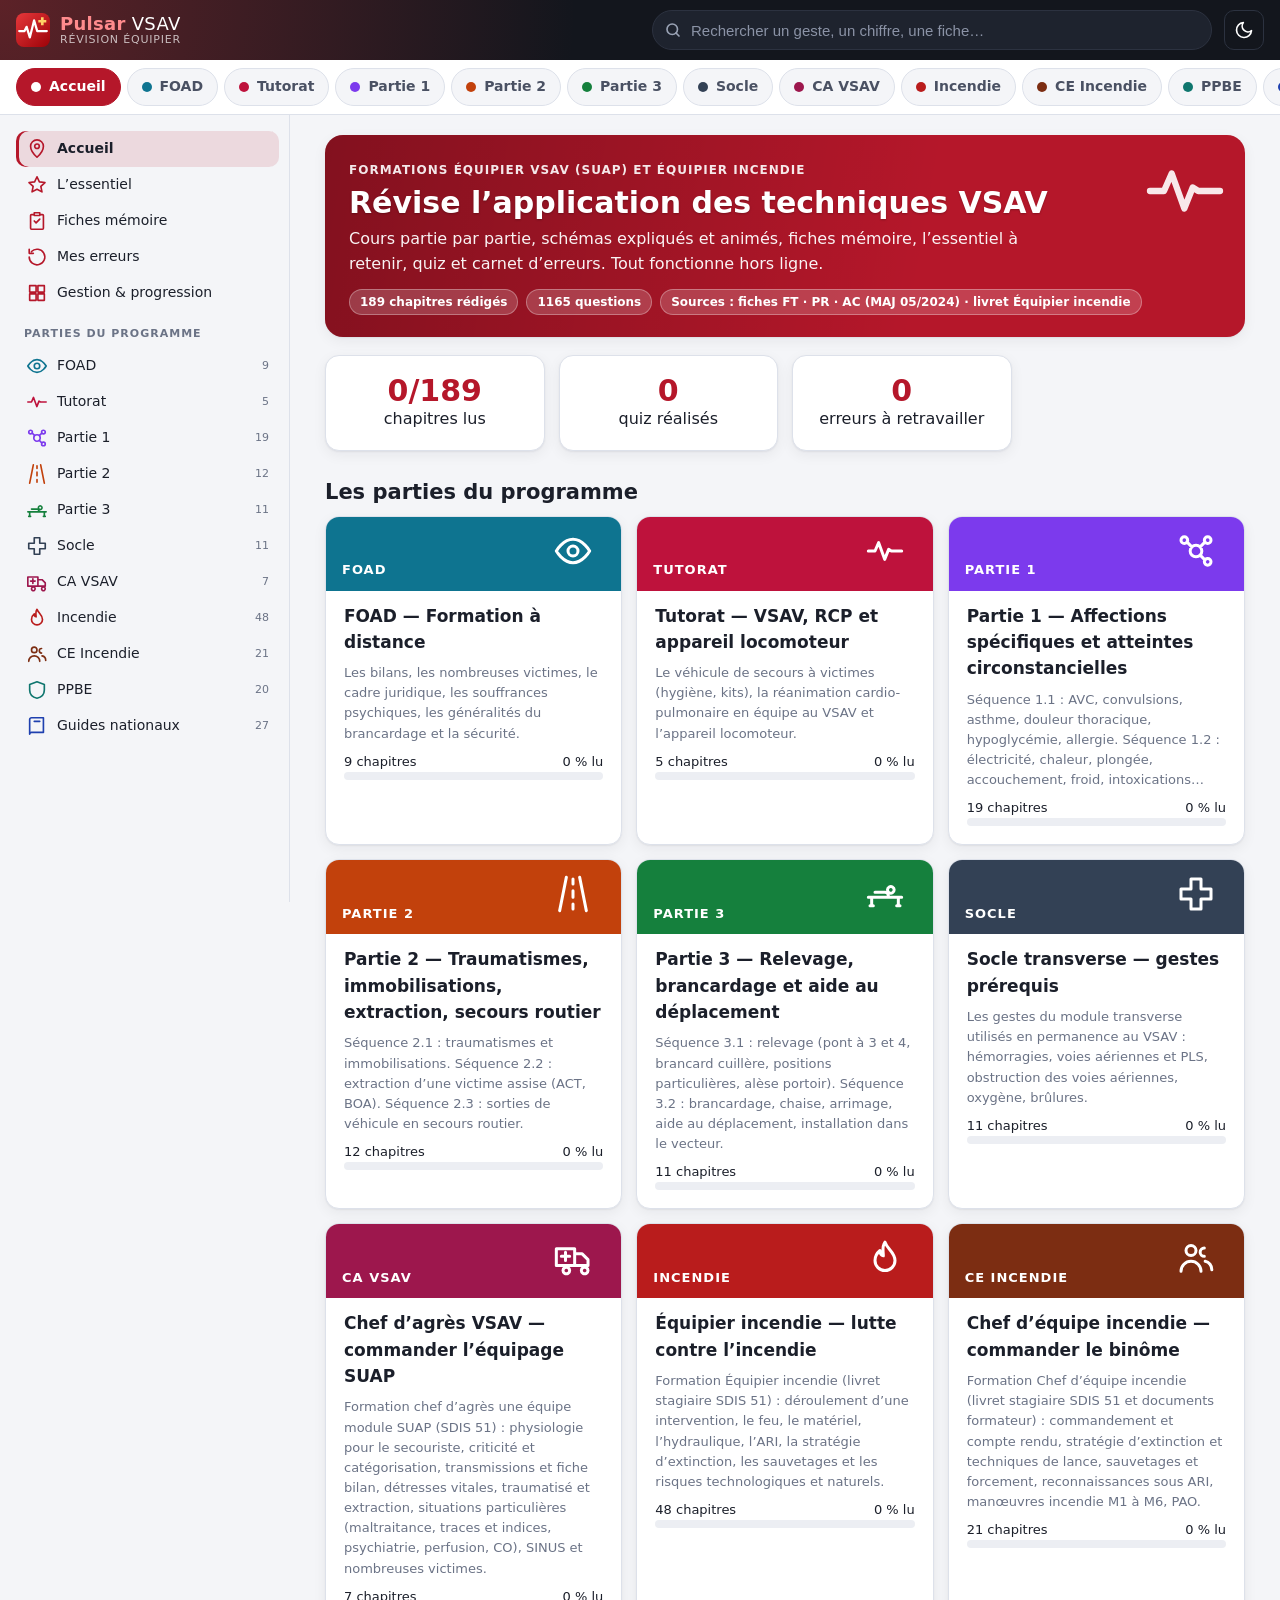
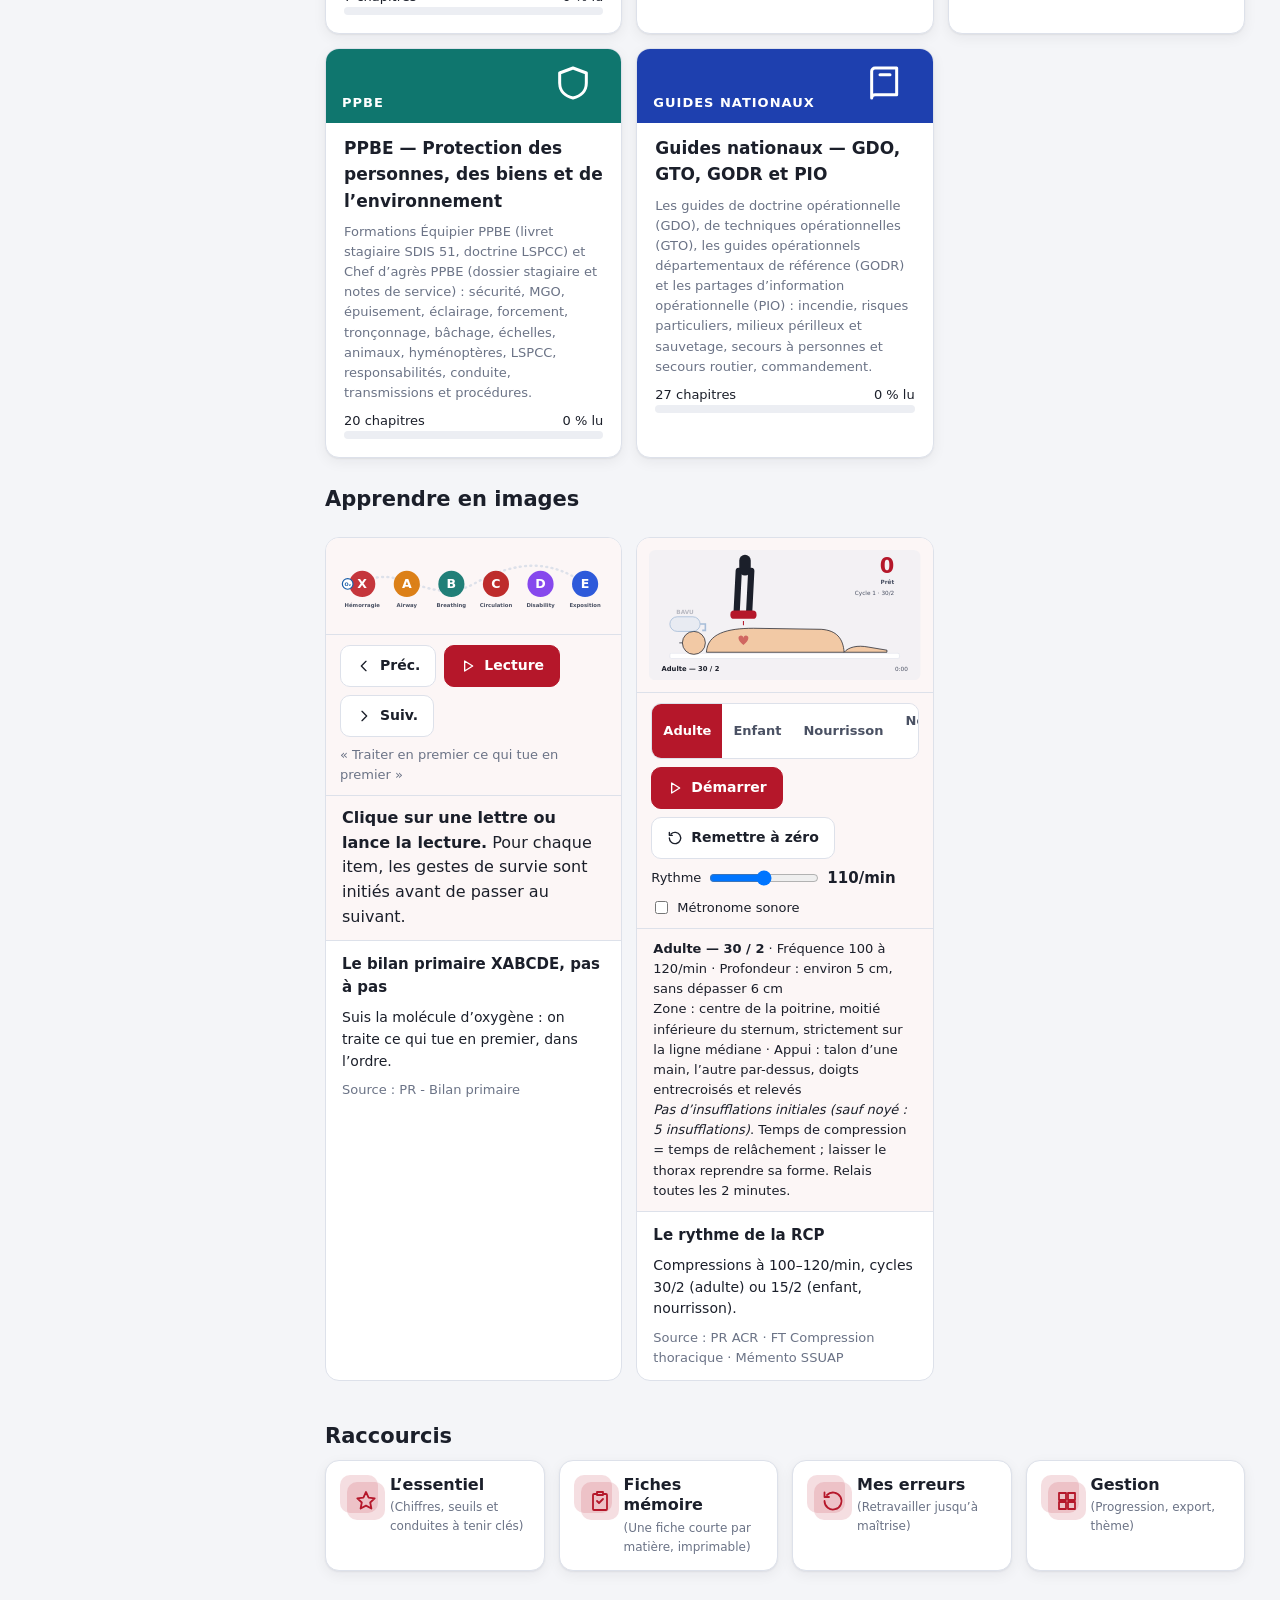
==== index.html @ e0942967 "Complète le module transverse et ajoute la partie « Chef d’agrès VSAV » Socle : 6 chapitres de compl" ====
<!DOCTYPE html>
<html lang="fr">
<head>
  <meta charset="UTF-8">
  <meta name="viewport" content="width=device-width, initial-scale=1, viewport-fit=cover">
  <title>Pulsar VSAV — Révision Équipier</title>
  <meta name="description" content="Application de révision Équipier VSAV et Équipier incendie : cours partie par partie, schémas animés, fiches mémoire, l'essentiel, quiz et carnet d'erreurs. Fonctionne hors ligne.">
  <meta name="robots" content="noindex">
  <meta name="theme-color" content="#9d0208">
  <link rel="manifest" href="manifest.webmanifest">
  <link rel="icon" href="icon.svg" type="image/svg+xml">
  <link rel="apple-touch-icon" href="icon-192.png">
  <link rel="stylesheet" href="css/app.css">
  <script>
    /* Thème appliqué avant le rendu pour éviter le flash */
    (function () {
      try {
        var s = JSON.parse(localStorage.getItem('pulsar-vsav-v1') || '{}');
        var t = s.theme || 'auto';
        var dark = t === 'dark' || (t === 'auto' && window.matchMedia('(prefers-color-scheme: dark)').matches);
        document.documentElement.setAttribute('data-theme', dark ? 'dark' : 'light');
      } catch (e) { document.documentElement.setAttribute('data-theme', 'light'); }
    })();
  </script>
</head>
<body>
  <a class="skip" href="#main">Aller au contenu</a>

  <header class="topbar">
    <a class="brand" href="#/" aria-label="Accueil Pulsar VSAV">
      <img src="icon.svg" alt="" width="34" height="34">
      <span class="brand-txt"><b>Pulsar</b> VSAV<small>Révision Équipier</small></span>
    </a>
    <form class="search" role="search" autocomplete="off" id="search-form">
      <svg viewBox="0 0 24 24" width="18" height="18" aria-hidden="true"><circle cx="11" cy="11" r="7" fill="none" stroke="currentColor" stroke-width="2.2"/><path d="M20 20l-4-4" stroke="currentColor" stroke-width="2.2" stroke-linecap="round"/></svg>
      <input type="search" id="search-input" placeholder="Rechercher un geste, un chiffre, une fiche…" aria-label="Rechercher dans tout le cours" enterkeyhint="search">
      <div class="search-pop" id="search-pop" role="listbox" hidden></div>
    </form>
    <button class="icon-btn" id="theme-btn" type="button" aria-label="Basculer clair / sombre" title="Thème clair / sombre">
      <svg viewBox="0 0 24 24" width="20" height="20" aria-hidden="true"><path d="M21 12.8A9 9 0 1 1 11.2 3a7 7 0 0 0 9.8 9.8z" fill="none" stroke="currentColor" stroke-width="2" stroke-linejoin="round"/></svg>
    </button>
  </header>

  <nav class="part-tabs" id="part-tabs" aria-label="Parties du programme"></nav>

  <div class="layout">
    <aside class="sidebar" id="sidebar" aria-label="Navigation"></aside>
    <main id="main" class="main" tabindex="-1">
      <noscript><p class="card">Cette application a besoin de JavaScript.</p></noscript>
    </main>
  </div>

  <nav class="bottom-nav" aria-label="Navigation principale">
    <a href="#/" data-nav="home"><svg viewBox="0 0 24 24" aria-hidden="true"><path d="M3 11l9-8 9 8M5 10v10h14V10"/></svg>Accueil</a>
    <a href="#/cours" data-nav="cours"><svg viewBox="0 0 24 24" aria-hidden="true"><path d="M4 5a2 2 0 0 1 2-2h13v16H6a2 2 0 0 0-2 2zM4 19V5"/></svg>Cours</a>
    <a href="#/essentiel" data-nav="essentiel"><svg viewBox="0 0 24 24" aria-hidden="true"><path d="M12 3l2.6 5.6 6.1.7-4.5 4.2 1.2 6L12 16.6 6.6 19.5l1.2-6L3.3 9.3l6.1-.7z"/></svg>L'essentiel</a>
    <a href="#/erreurs" data-nav="erreurs"><svg viewBox="0 0 24 24" aria-hidden="true"><path d="M21 12a9 9 0 1 1-3-6.7M21 3v6h-6"/></svg>Erreurs<span class="badge" id="err-badge" hidden></span></a>
    <a href="#/plus" data-nav="plus"><svg viewBox="0 0 24 24" aria-hidden="true"><path d="M4 7h16M4 12h16M4 17h16"/></svg>Plus</a>
  </nav>

  <div id="toast" class="toast" role="status" aria-live="polite"></div>

  <script src="js/app.js"></script>
  <script src="js/svg.js"></script>
  <script src="js/data/parts.js"></script>
  <script src="js/data/foad.js"></script>
  <script src="js/data/tutorat.js"></script>
  <script src="js/data/partie1.js"></script>
  <script src="js/data/partie2.js"></script>
  <script src="js/data/partie3.js"></script>
  <script src="js/data/socle.js"></script>
  <script src="js/data/socle-2.js"></script>
  <script src="js/data/inc-1.js"></script>
  <script src="js/data/inc-2.js"></script>
  <script src="js/data/inc-3.js"></script>
  <script src="js/data/inc-4.js"></script>
  <script src="js/data/inc-5.js"></script>
  <script src="js/data/ce-1.js"></script>
  <script src="js/data/ce-2.js"></script>
  <script src="js/data/ce-3.js"></script>
  <script src="js/data/ce-4.js"></script>
  <script src="js/data/ce-5.js"></script>
  <script src="js/data/ppbe-1.js"></script>
  <script src="js/data/ppbe-2.js"></script>
  <script src="js/data/ppbe-3.js"></script>
  <script src="js/data/gn-1.js"></script>
  <script src="js/data/gn-2.js"></script>
  <script src="js/data/gn-3.js"></script>
  <script src="js/data/gn-4.js"></script>
  <script src="js/data/gn-5.js"></script>
  <script src="js/data/ca-1.js"></script>
  <script src="js/data/ca-2.js"></script>
  <script src="js/data/essentiel.js"></script>
  <script>VSAV.start();</script>
</body>
</html>
---- css/app.css ----
/* ==========================================================
   Pulsar VSAV — feuille de style
   ========================================================== */
:root {
  --bg: #f4f5f8;
  --bg2: #eceef3;
  --card: #ffffff;
  --ink: #1b1f2a;
  --ink2: #4a5163;
  --muted: #6b7386;
  --line: #dde1ea;
  --accent: #b5172a;
  --accent-ink: #ffffff;
  --accent-soft: color-mix(in srgb, var(--accent) 12%, transparent);
  --ok: #157f3b;
  --ok-soft: #e3f4e8;
  --bad: #c0262d;
  --bad-soft: #fde7e7;
  --warn: #a15c00;
  --warn-soft: #fff3dc;
  --info: #1b5fa8;
  --info-soft: #e5effa;
  --shadow: 0 1px 2px rgba(16, 24, 40, .06), 0 4px 14px rgba(16, 24, 40, .06);
  --radius: 14px;
  --font: system-ui, -apple-system, "Segoe UI", Roboto, "Helvetica Neue", Arial, sans-serif;
  --top-h: 60px;
  color-scheme: light;
}
[data-theme="dark"] {
  --bg: #0f1218;
  --bg2: #161a22;
  --card: #181c25;
  --ink: #e8ebf2;
  --ink2: #c0c6d4;
  --muted: #8f97aa;
  --line: #2a303d;
  --ok: #4ccf7a;
  --ok-soft: #12301d;
  --bad: #ff6b6b;
  --bad-soft: #3a1618;
  --warn: #f2b44c;
  --warn-soft: #33260c;
  --info: #7cb4f5;
  --info-soft: #132538;
  --shadow: 0 1px 2px rgba(0, 0, 0, .4), 0 6px 18px rgba(0, 0, 0, .3);
  color-scheme: dark;
}
* { box-sizing: border-box; }
html { -webkit-text-size-adjust: 100%; scroll-padding-top: calc(var(--top-h) + 60px); }
body {
  margin: 0; font-family: var(--font); background: var(--bg); color: var(--ink);
  line-height: 1.55; font-size: 16px;
}
a { color: var(--accent); }
[data-theme="dark"] a { color: color-mix(in srgb, var(--accent) 55%, #fff); }
img { max-width: 100%; height: auto; }
button { font: inherit; }
.skip { position: absolute; left: -999px; top: 0; background: #000; color: #fff; padding: 8px 12px; z-index: 99; }
.skip:focus { left: 8px; }
:focus-visible { outline: 3px solid color-mix(in srgb, var(--accent) 70%, #fff); outline-offset: 2px; border-radius: 6px; }

/* ---------- barre du haut ---------- */
.topbar {
  position: sticky; top: 0; z-index: 30; height: var(--top-h);
  display: flex; align-items: center; gap: 12px; padding: 0 16px;
  background: #13161d; color: #fff;
  background-image: radial-gradient(circle at 0 0, rgba(229, 56, 59, .35), transparent 45%);
}
.brand { display: flex; align-items: center; gap: 10px; color: #fff; text-decoration: none; flex: none; }
.brand-txt { font-size: 18px; letter-spacing: .3px; line-height: 1.05; }
.brand-txt b { color: #ff8b8d; }
.brand-txt small { display: block; font-size: 11px; opacity: .7; letter-spacing: .8px; text-transform: uppercase; }
.search { position: relative; flex: 1; max-width: 560px; margin-left: auto; display: flex; align-items: center; }
.search > svg { position: absolute; left: 12px; color: #9aa3b5; pointer-events: none; }
.search input {
  width: 100%; height: 40px; border-radius: 999px; border: 1px solid #2c3240; background: #1e232e; color: #fff;
  padding: 0 14px 0 38px; font-size: 15px;
}
.search input::placeholder { color: #8b93a6; }
.search input:focus { outline: none; border-color: #ff8b8d; background: #232937; }
.search-pop {
  position: absolute; top: 46px; left: 0; right: 0; background: var(--card); color: var(--ink); border-radius: 12px;
  box-shadow: 0 12px 40px rgba(0, 0, 0, .25); border: 1px solid var(--line); max-height: 70vh; overflow: auto; z-index: 40;
}
.search-pop a { display: block; padding: 10px 14px; text-decoration: none; color: var(--ink); border-bottom: 1px solid var(--line); }
.search-pop a:hover, .search-pop a.sel { background: var(--bg2); }
.search-pop .sr-t { font-weight: 650; font-size: 14px; }
.search-pop .sr-c { font-size: 12px; color: var(--muted); }
.search-pop .sr-x { font-size: 13px; color: var(--ink2); }
.search-pop .sr-all { font-weight: 600; color: var(--accent); }
mark { background: #ffe066; color: #000; border-radius: 3px; padding: 0 2px; }
.icon-btn { background: transparent; border: 1px solid #2c3240; color: #fff; width: 40px; height: 40px; border-radius: 10px; display: grid; place-items: center; cursor: pointer; flex: none; }
.icon-btn:hover { background: #222836; }

/* ---------- onglets parties ---------- */
.part-tabs {
  position: sticky; top: var(--top-h); z-index: 25; display: flex; gap: 6px; overflow-x: auto; padding: 8px 16px;
  background: var(--card); border-bottom: 1px solid var(--line); scrollbar-width: thin;
}
.part-tabs a {
  flex: none; display: flex; align-items: center; gap: 8px; padding: 7px 14px; border-radius: 999px; text-decoration: none;
  color: var(--ink2); font-weight: 600; font-size: 14px; border: 1px solid var(--line); background: var(--bg);
}
.part-tabs a .dot { width: 10px; height: 10px; border-radius: 50%; background: var(--pc); }
.part-tabs a[aria-current="page"] { background: var(--pc); color: #fff; border-color: var(--pc); }
.part-tabs a[aria-current="page"] .dot { background: #fff; }

/* ---------- mise en page ---------- */
.layout { display: grid; grid-template-columns: 290px minmax(0, 1fr); max-width: 1320px; margin: 0 auto; }
.sidebar {
  position: sticky; top: calc(var(--top-h) + 53px); align-self: start; height: calc(100vh - var(--top-h) - 53px); overflow: auto;
  padding: 16px 10px 40px 16px; border-right: 1px solid var(--line);
}
.side-sec { margin-bottom: 14px; }
.side-h { font-size: 11px; text-transform: uppercase; letter-spacing: 1px; color: var(--muted); font-weight: 700; margin: 10px 8px 6px; }
.side-link {
  display: flex; align-items: center; gap: 9px; padding: 7px 10px; border-radius: 10px; color: var(--ink); text-decoration: none; font-size: 14px;
}
.side-link:hover { background: var(--bg2); }
.side-link[aria-current="page"] { background: var(--accent-soft); color: var(--ink); font-weight: 650; box-shadow: inset 3px 0 0 var(--accent); }
.side-link .st { margin-left: auto; font-size: 11px; }
.side-link .ic { width: 22px; height: 22px; flex: none; color: var(--pc, var(--accent)); }
.ic svg, svg.ic { width: 100%; height: 100%; fill: none; stroke: currentColor; stroke-width: 1.8; stroke-linecap: round; stroke-linejoin: round; }
.main { padding: 20px 24px 120px; min-width: 0; outline: none; }
.wrap { max-width: 920px; margin: 0 auto; }

/* ---------- cartes & typo ---------- */
h1 { font-size: 28px; line-height: 1.2; margin: 0 0 8px; }
h2 { font-size: 21px; margin: 28px 0 10px; line-height: 1.25; }
h3 { font-size: 17px; margin: 18px 0 8px; }
p { margin: 8px 0; }
.card { background: var(--card); border: 1px solid var(--line); border-radius: var(--radius); box-shadow: var(--shadow); padding: 18px; }
.muted { color: var(--muted); }
.small { font-size: 13px; }
.grid { display: grid; gap: 14px; }
.g2 { grid-template-columns: repeat(auto-fill, minmax(260px, 1fr)); }
.g3 { grid-template-columns: repeat(auto-fill, minmax(210px, 1fr)); }
.btn {
  display: inline-flex; align-items: center; gap: 8px; border: 1px solid var(--line); background: var(--card); color: var(--ink);
  padding: 9px 15px; border-radius: 10px; cursor: pointer; font-weight: 600; text-decoration: none; font-size: 14px;
}
.btn:hover { border-color: var(--accent); }
.btn.primary { background: var(--accent); border-color: var(--accent); color: var(--accent-ink); }
.btn.primary:hover { filter: brightness(1.08); }
.btn.ghost { background: transparent; }
.btn.danger { color: var(--bad); border-color: color-mix(in srgb, var(--bad) 40%, transparent); }
.btn:disabled { opacity: .5; cursor: not-allowed; }
.btn svg { width: 16px; height: 16px; fill: none; stroke: currentColor; stroke-width: 2; stroke-linecap: round; stroke-linejoin: round; }
.row { display: flex; gap: 10px; flex-wrap: wrap; align-items: center; }
.pill { display: inline-block; font-size: 12px; font-weight: 700; padding: 2px 9px; border-radius: 999px; background: var(--bg2); color: var(--ink2); }
.pill.ok { background: var(--ok-soft); color: var(--ok); }
.pill.warn { background: var(--warn-soft); color: var(--warn); }
.pill.bad { background: var(--bad-soft); color: var(--bad); }
.pill.info { background: var(--info-soft); color: var(--info); }
.tw { overflow-x: auto; margin: 10px 0; border: 1px solid var(--line); border-radius: 10px; }
table { border-collapse: collapse; width: 100%; font-size: 14px; }
th, td { padding: 8px 10px; border-bottom: 1px solid var(--line); text-align: left; vertical-align: top; }
th { background: var(--bg2); font-weight: 700; }
tr:last-child td { border-bottom: 0; }
.kbd, kbd { font-family: ui-monospace, monospace; font-size: 13px; background: var(--bg2); padding: 1px 6px; border-radius: 5px; border: 1px solid var(--line); }
.num { font-variant-numeric: tabular-nums; font-weight: 800; color: var(--accent); }
[data-theme="dark"] .num { color: color-mix(in srgb, var(--accent) 50%, #fff); }

/* ---------- héros (bandeau thématique) ---------- */
.hero {
  position: relative; border-radius: 18px; padding: 26px 24px 22px; color: #fff; overflow: hidden; margin-bottom: 18px;
  background-color: var(--accent);
  box-shadow: var(--shadow);
}
.hero::after { content: ""; position: absolute; inset: 0; background: linear-gradient(100deg, rgba(0,0,0,.28), rgba(0,0,0,0) 65%); pointer-events: none; }
.hero > * { position: relative; z-index: 1; }
.hero .crumb { font-size: 12px; text-transform: uppercase; letter-spacing: 1px; opacity: .9; font-weight: 700; }
.hero .crumb a { color: #fff; }
.hero h1 { color: #fff; margin: 6px 0 6px; font-size: 30px; padding-right: 96px; text-shadow: 0 1px 2px rgba(0,0,0,.25); }
.hero p { margin: 0; max-width: 680px; opacity: .95; }
.hero .hero-ic { position: absolute; right: 18px; top: 14px; width: 84px; height: 84px; color: rgba(255,255,255,.9); z-index: 1; }
.hero .meta { margin-top: 12px; display: flex; gap: 8px; flex-wrap: wrap; }
.hero .meta span { background: rgba(255,255,255,.18); border: 1px solid rgba(255,255,255,.3); padding: 3px 10px; border-radius: 999px; font-size: 12px; font-weight: 600; }

/* ---------- chapitre ---------- */
.chap-nav { display: flex; gap: 6px; overflow-x: auto; padding: 4px 0 10px; position: sticky; top: calc(var(--top-h) + 53px); z-index: 10; background: var(--bg); }
.chap-nav a { flex: none; font-size: 13px; padding: 6px 12px; border-radius: 999px; background: var(--card); border: 1px solid var(--line); color: var(--ink2); text-decoration: none; font-weight: 600; }
.chap-nav a:hover { border-color: var(--accent); color: var(--ink); }
.sec { background: var(--card); border: 1px solid var(--line); border-radius: var(--radius); padding: 6px 20px 16px; margin: 14px 0; box-shadow: var(--shadow); }
.sec > h2 { display: flex; align-items: center; gap: 10px; font-size: 19px; margin-top: 14px; }
.sec > h2 .h-ic { width: 28px; height: 28px; border-radius: 8px; background: var(--accent-soft); color: var(--accent); display: grid; place-items: center; flex: none; }
.sec > h2 .h-ic svg { width: 18px; height: 18px; fill: none; stroke: currentColor; stroke-width: 2; stroke-linecap: round; stroke-linejoin: round; }
.sec .src { font-size: 12px; color: var(--muted); margin: -4px 0 6px; }
.sec.flash { animation: flash 1.6s ease; }
@keyframes flash { 0%, 40% { box-shadow: 0 0 0 4px color-mix(in srgb, var(--accent) 45%, transparent); } 100% { box-shadow: var(--shadow); } }
.why { border-left: 4px solid var(--accent); background: var(--accent-soft); padding: 12px 16px; border-radius: 0 12px 12px 0; margin: 10px 0; }
.why b:first-child { color: var(--accent); }
[data-theme="dark"] .why b:first-child { color: color-mix(in srgb, var(--accent) 50%, #fff); }
.callout { padding: 10px 14px; border-radius: 10px; margin: 10px 0; border: 1px solid transparent; }
.callout.warn { background: var(--warn-soft); border-color: color-mix(in srgb, var(--warn) 30%, transparent); }
.callout.bad { background: var(--bad-soft); border-color: color-mix(in srgb, var(--bad) 30%, transparent); }
.callout.ok { background: var(--ok-soft); border-color: color-mix(in srgb, var(--ok) 30%, transparent); }
.callout.info { background: var(--info-soft); border-color: color-mix(in srgb, var(--info) 30%, transparent); }
.callout > b:first-child { display: block; margin-bottom: 2px; }
ul.check, ul.trap { list-style: none; padding-left: 0; }
ul.check li, ul.trap li { position: relative; padding-left: 28px; margin: 7px 0; }
ul.check li::before { content: "✓"; position: absolute; left: 4px; top: 0; color: var(--ok); font-weight: 900; }
ul.trap li::before { content: "!"; position: absolute; left: 4px; top: 1px; width: 18px; height: 18px; border-radius: 50%; background: var(--bad); color: #fff; font-size: 12px; font-weight: 900; display: grid; place-items: center; }
.status-banner { display: flex; gap: 10px; align-items: flex-start; }

/* étapes */
ol.steps { counter-reset: st; list-style: none; padding: 0; margin: 10px 0; }
ol.steps > li { counter-increment: st; position: relative; padding: 9px 12px 9px 50px; margin: 6px 0; border-radius: 10px; background: var(--bg); border: 1px solid var(--line); transition: background .25s, border-color .25s, transform .25s; }
ol.steps > li::before { content: counter(st); position: absolute; left: 10px; top: 8px; width: 28px; height: 28px; border-radius: 50%; background: var(--card); border: 2px solid var(--accent); color: var(--accent); font-weight: 800; font-size: 13px; display: grid; place-items: center; }
ol.steps > li.on { background: var(--accent-soft); border-color: var(--accent); transform: translateX(4px); }
ol.steps > li.on::before { background: var(--accent); color: #fff; }
ol.steps > li.done { opacity: .72; }
.who { display: inline-block; font-size: 11px; font-weight: 800; padding: 1px 7px; border-radius: 6px; background: var(--ink); color: var(--card); margin-right: 6px; vertical-align: 1px; }
.cmd { font-style: italic; color: var(--accent); font-weight: 650; }
[data-theme="dark"] .cmd { color: color-mix(in srgb, var(--accent) 50%, #fff); }
.stepper-bar { display: flex; gap: 8px; align-items: center; flex-wrap: wrap; margin: 6px 0; }
.stepper-bar .prog { flex: 1; min-width: 120px; height: 6px; background: var(--bg2); border-radius: 99px; overflow: hidden; }
.stepper-bar .prog i { display: block; height: 100%; width: 0; background: var(--accent); transition: width .3s; }

/* schémas */
figure.schema { margin: 14px 0; background: var(--card); border: 1px solid var(--line); border-radius: 14px; overflow: hidden; }
figure.schema .fig { padding: 14px; display: flex; justify-content: center; background: color-mix(in srgb, var(--accent) 4%, var(--card)); }
figure.schema .fig svg { width: 100%; height: auto; max-height: 520px; }
figure.schema .fig img { max-height: 620px; border-radius: 6px; background: #fff; cursor: zoom-in; }
figure.schema figcaption { padding: 12px 16px; border-top: 1px solid var(--line); font-size: 14px; }
figure.schema figcaption b:first-child { display: block; font-size: 15px; margin-bottom: 4px; }
.svgtxt { font-family: var(--font); }
.anim-ctrl { display: flex; gap: 8px; flex-wrap: wrap; align-items: center; padding: 10px 14px; border-top: 1px solid var(--line); }
.anim-ctrl .seg { display: inline-flex; border: 1px solid var(--line); border-radius: 10px; overflow: hidden; }
.anim-ctrl .seg button { border: 0; background: var(--card); color: var(--ink2); padding: 7px 11px; cursor: pointer; font-weight: 600; font-size: 13px; }
.anim-ctrl .seg button[aria-pressed="true"] { background: var(--accent); color: #fff; }
.anim-readout { font-variant-numeric: tabular-nums; font-weight: 800; font-size: 15px; }
.lightbox { position: fixed; inset: 0; background: rgba(0,0,0,.85); z-index: 100; display: grid; place-items: center; padding: 16px; cursor: zoom-out; }
.lightbox img { max-height: 94vh; max-width: 96vw; background: #fff; border-radius: 6px; }

/* points clés & pièges */
.kp { display: grid; grid-template-columns: repeat(auto-fit, minmax(260px, 1fr)); gap: 12px; }
.kp .card { padding: 14px 16px; }
.kp h3 { margin: 2px 0 6px; font-size: 15px; display: flex; gap: 8px; align-items: center; }

/* quiz */
.q { background: var(--card); border: 1px solid var(--line); border-radius: var(--radius); padding: 16px; margin: 12px 0; box-shadow: var(--shadow); }
.q .qh { font-weight: 700; margin-bottom: 10px; }
.q .qn { color: var(--muted); font-size: 12px; font-weight: 700; text-transform: uppercase; letter-spacing: .6px; }
.choices { display: grid; gap: 8px; }
.choice { text-align: left; border: 1.5px solid var(--line); background: var(--bg); color: var(--ink); border-radius: 10px; padding: 10px 12px; cursor: pointer; font-size: 15px; }
.choice:hover:not(:disabled) { border-color: var(--accent); }
.choice.right { border-color: var(--ok); background: var(--ok-soft); }
.choice.wrong { border-color: var(--bad); background: var(--bad-soft); }
.choice:disabled { cursor: default; }
.expl { margin-top: 10px; padding: 10px 12px; border-radius: 10px; background: var(--info-soft); font-size: 14px; }
.score-big { font-size: 42px; font-weight: 900; color: var(--accent); }
.meter { height: 8px; border-radius: 99px; background: var(--bg2); overflow: hidden; }
.meter i { display: block; height: 100%; background: var(--pc, var(--accent)); border-radius: 99px; }

/* tuiles accueil */
.tile { display: block; text-decoration: none; color: var(--ink); position: relative; overflow: hidden; }
.tile:hover { border-color: var(--pc, var(--accent)); transform: translateY(-1px); }
.tile .band { height: 74px; margin: -18px -18px 12px; background-color: var(--pc); position: relative; }
.tile .band .ic { position: absolute; right: 14px; bottom: 10px; width: 40px; height: 40px; color: #fff; }
.tile .band b { position: absolute; left: 16px; bottom: 10px; color: #fff; font-size: 13px; letter-spacing: 1px; text-transform: uppercase; }
.tile h3 { margin: 0 0 4px; }
.chap-card { display: flex; gap: 12px; align-items: flex-start; text-decoration: none; color: var(--ink); padding: 14px; }
.chap-card .ic { width: 38px; height: 38px; padding: 7px; border-radius: 10px; background: color-mix(in srgb, var(--cc) 14%, transparent); color: var(--cc); flex: none; }
.chap-card:hover { border-color: var(--cc); }
.chap-card .t { display: block; font-weight: 700; line-height: 1.3; }
.chap-card .s { display: block; font-size: 12px; color: var(--muted); margin-top: 3px; }

/* fiches mémoire */
.memo { break-inside: avoid; page-break-inside: avoid; border: 1px solid var(--line); border-radius: 12px; padding: 12px 14px; background: var(--card); margin-bottom: 12px; border-top: 5px solid var(--cc, var(--accent)); }
.memo h3 { margin: 0 0 2px; font-size: 16px; }
.memo .src { font-size: 11px; color: var(--muted); margin-bottom: 6px; }
.memo ul { margin: 4px 0; padding-left: 18px; font-size: 14px; }
.memo li { margin: 2px 0; }
.memo .trapline { font-size: 13px; color: var(--bad); margin-top: 4px; }
.memo-cols { columns: 2 330px; column-gap: 14px; }

/* essentiel */
.ess-group { margin-bottom: 18px; }
.ess-item { display: flex; gap: 12px; padding: 10px 0; border-bottom: 1px dashed var(--line); }
.ess-item:last-child { border-bottom: 0; }
.ess-item .k { flex: 0 0 36%; font-weight: 700; }
.ess-item .v { flex: 1; }
.ess-item .go { font-size: 12px; white-space: nowrap; }

/* bas de page mobile */
.bottom-nav { display: none; }
.badge { background: var(--bad); color: #fff; border-radius: 99px; font-size: 10px; font-weight: 800; padding: 0 5px; margin-left: 2px; line-height: 16px; min-width: 16px; text-align: center; }
.toast { position: fixed; left: 50%; bottom: 90px; transform: translateX(-50%) translateY(20px); background: #1b1f2a; color: #fff; padding: 10px 16px; border-radius: 10px; opacity: 0; transition: .25s; pointer-events: none; z-index: 120; font-size: 14px; max-width: 90vw; }
.toast.on { opacity: 1; transform: translateX(-50%) translateY(0); }
.empty { text-align: center; padding: 30px 10px; color: var(--muted); }
.stat { text-align: center; }
.stat b { display: block; font-size: 30px; color: var(--accent); line-height: 1.1; }
.glasgow { display: grid; gap: 10px; grid-template-columns: repeat(auto-fit, minmax(200px, 1fr)); }
.glasgow select { width: 100%; padding: 8px; border-radius: 8px; border: 1px solid var(--line); background: var(--bg); color: var(--ink); font: inherit; }
.gl-res { font-size: 22px; font-weight: 900; }

@media (max-width: 980px) {
  .layout { grid-template-columns: 1fr; }
  .sidebar { display: none; }
  .main { padding: 14px 16px 110px; }
  .hero h1 { font-size: 24px; padding-right: 60px; }
  .hero .hero-ic { width: 56px; height: 56px; }
  .bottom-nav {
    display: flex; position: fixed; left: 0; right: 0; bottom: 0; z-index: 30; background: var(--card); border-top: 1px solid var(--line);
    padding-bottom: env(safe-area-inset-bottom);
  }
  .bottom-nav a { flex: 1; display: flex; flex-direction: column; align-items: center; gap: 2px; padding: 7px 2px 8px; font-size: 11px; color: var(--muted); text-decoration: none; font-weight: 600; position: relative; }
  .bottom-nav a svg { width: 22px; height: 22px; fill: none; stroke: currentColor; stroke-width: 1.8; stroke-linecap: round; stroke-linejoin: round; }
  .bottom-nav a[aria-current="page"] { color: var(--accent); }
  .bottom-nav .badge { position: absolute; top: 3px; left: 54%; }
  .brand-txt small { display: none; }
}
@media (max-width: 600px) {
  .brand-txt { display: none; }
  .topbar { gap: 8px; padding: 0 10px; }
  .search input { font-size: 16px; }
  h1 { font-size: 23px; }
  .sec { padding: 4px 14px 14px; }
  .ess-item { flex-direction: column; gap: 2px; }
  .ess-item .k { flex: none; }
  .hero { padding: 20px 16px 16px; }
}
@media (prefers-reduced-motion: reduce) {
  *, *::before, *::after { animation-duration: .001ms !important; animation-iteration-count: 1 !important; transition-duration: .001ms !important; scroll-behavior: auto !important; }
}
@media print {
  .topbar, .part-tabs, .sidebar, .bottom-nav, .no-print, .chap-nav, .toast { display: none !important; }
  body { background: #fff; color: #000; font-size: 12px; }
  .layout { display: block; }
  .main { padding: 0; }
  .memo { border-color: #999; box-shadow: none; }
  .memo-cols { columns: 2; }
  .hero { box-shadow: none; -webkit-print-color-adjust: exact; print-color-adjust: exact; padding: 10px 14px; }
  .card, .sec { box-shadow: none; }
}

/* ---------- classes SVG (schémas dessinés) ---------- */
.sv { font-family: var(--font); }
.sv text { fill: var(--ink); font-size: 13px; }
.sv .t-s { font-size: 11px; fill: var(--ink2); }
.sv .t-b { font-weight: 700; }
.sv .t-w { fill: #fff; font-weight: 700; }
.sv .t-acc { fill: var(--accent); font-weight: 800; }
[data-theme="dark"] .sv .t-acc { fill: color-mix(in srgb, var(--accent) 50%, #fff); }
.sv .f-card { fill: var(--card); }
.sv .f-bg { fill: var(--bg2); }
.sv .f-acc { fill: var(--accent); }
.sv .f-accs { fill: color-mix(in srgb, var(--accent) 16%, var(--card)); }
.sv .f-skin { fill: #f2c9a5; }
[data-theme="dark"] .sv .f-skin { fill: #c99a74; }
.sv .f-ok { fill: color-mix(in srgb, var(--ok) 22%, var(--card)); }
.sv .f-bad { fill: color-mix(in srgb, var(--bad) 22%, var(--card)); }
.sv .f-warn { fill: color-mix(in srgb, var(--warn) 22%, var(--card)); }
.sv .f-info { fill: color-mix(in srgb, var(--info) 18%, var(--card)); }
.sv .s-ink { stroke: var(--ink); }
.sv .s-line { stroke: var(--line); }
.sv .s-mut { stroke: var(--muted); }
.sv .s-acc { stroke: var(--accent); }
.sv .s-ok { stroke: var(--ok); }
.sv .s-bad { stroke: var(--bad); }
.sv .s-warn { stroke: var(--warn); }
.sv .s-info { stroke: var(--info); }
.sv .nf { fill: none; }
.sv .node { transition: opacity .3s, transform .3s; }
.sv .dim { opacity: .25; }
.anim-host { background: color-mix(in srgb, var(--accent) 4%, var(--card)); }
.anim-host .stage { padding: 12px; display: flex; justify-content: center; }
.anim-host .stage svg { width: 100%; max-height: 430px; height: auto; }
.anim-panel { padding: 10px 16px; border-top: 1px solid var(--line); min-height: 64px; }
.anim-panel h4 { margin: 0 0 4px; font-size: 16px; }
.anim-panel ul { margin: 4px 0; padding-left: 18px; }
.tree-q { font-weight: 700; font-size: 17px; margin: 6px 0 10px; }
.tree-path { font-size: 13px; color: var(--muted); }
.tag-col { display: inline-block; padding: 6px 14px; border-radius: 10px; color: #fff; font-weight: 800; letter-spacing: .5px; }
.o2form { display: grid; gap: 8px; }
.o2form label { display: flex; gap: 8px; align-items: center; }
.o2form select, .o2form input[type=number] { padding: 7px; border-radius: 8px; border: 1px solid var(--line); background: var(--bg); color: var(--ink); font: inherit; }
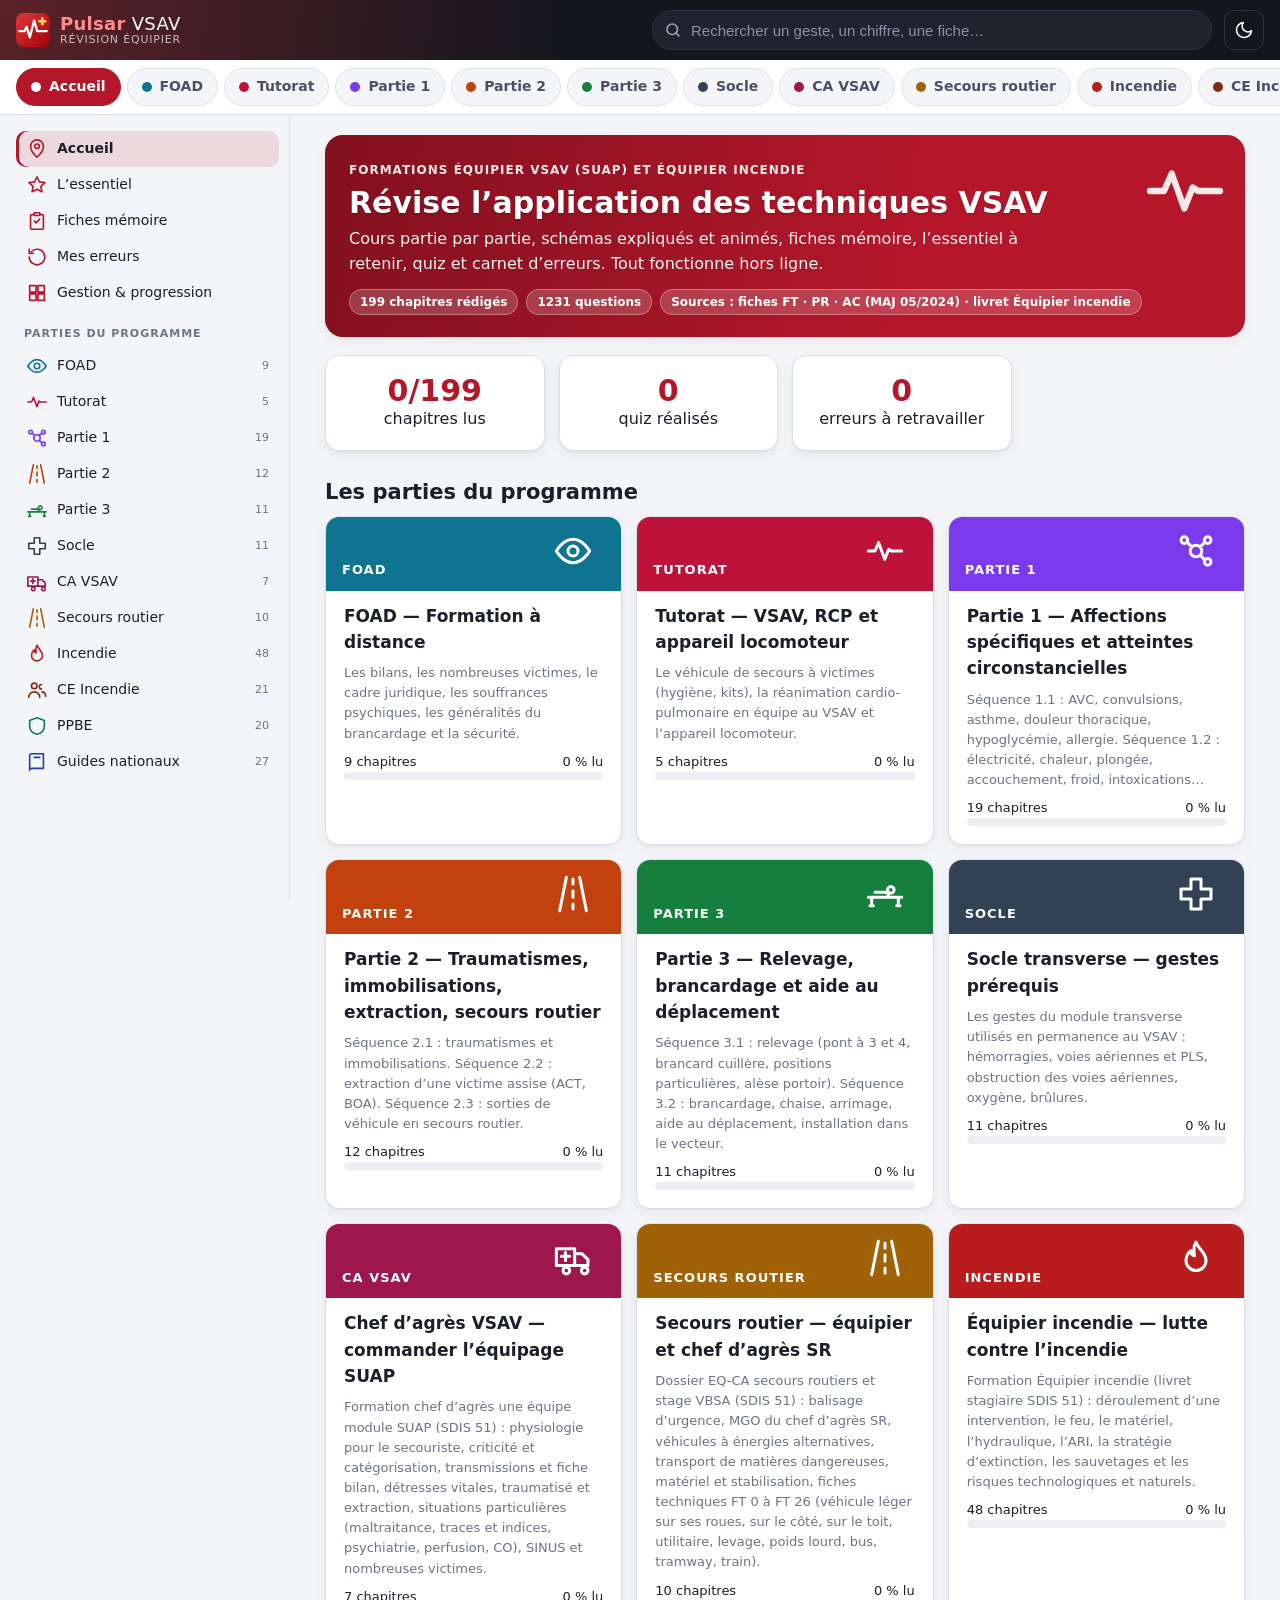
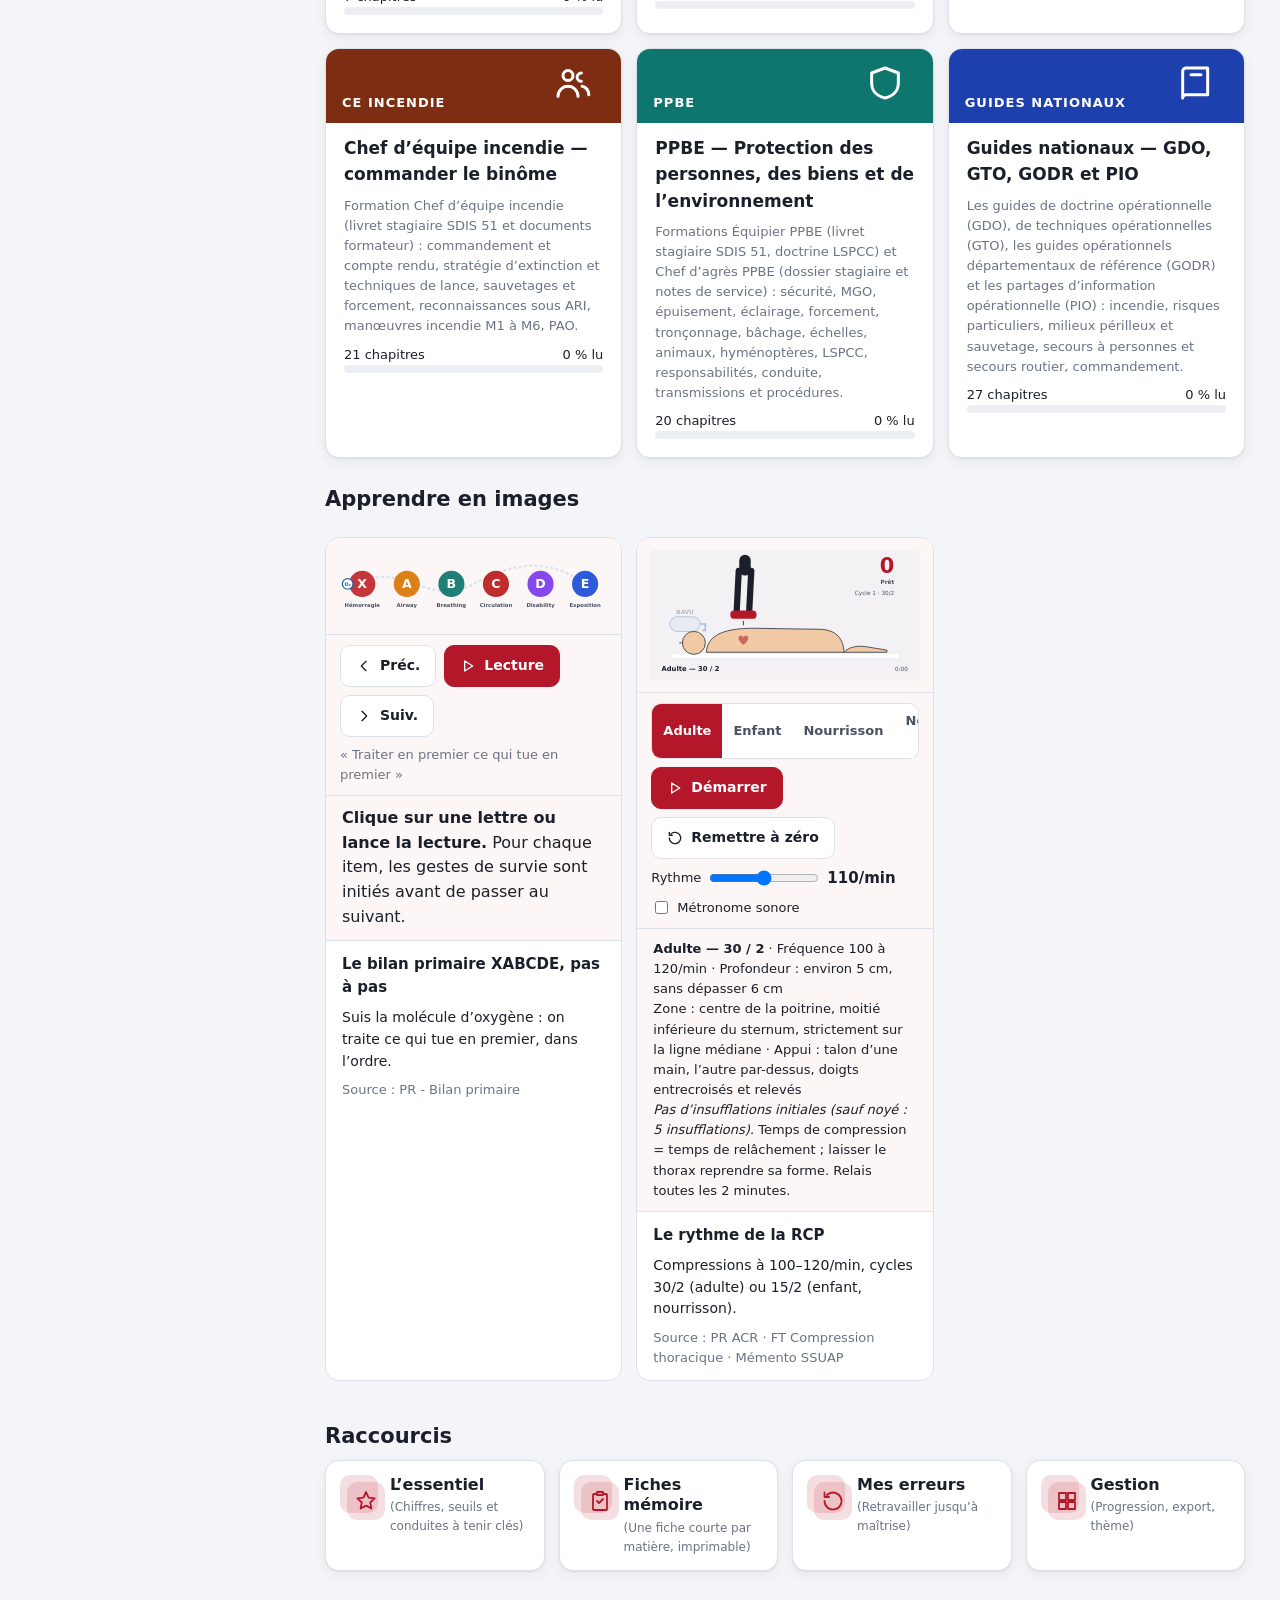
==== commit de2f3778: "Ajoute la partie « Secours routier » (EQ-CA SR et VBSA) Nouvelle partie construite à partir du dossi" ====
--- a/index.html
+++ b/index.html
@@ -90,6 +90,9 @@
   <script src="js/data/gn-5.js"></script>
   <script src="js/data/ca-1.js"></script>
   <script src="js/data/ca-2.js"></script>
+  <script src="js/data/sr-1.js"></script>
+  <script src="js/data/sr-2.js"></script>
+  <script src="js/data/sr-3.js"></script>
   <script src="js/data/essentiel.js"></script>
   <script>VSAV.start();</script>
 </body>
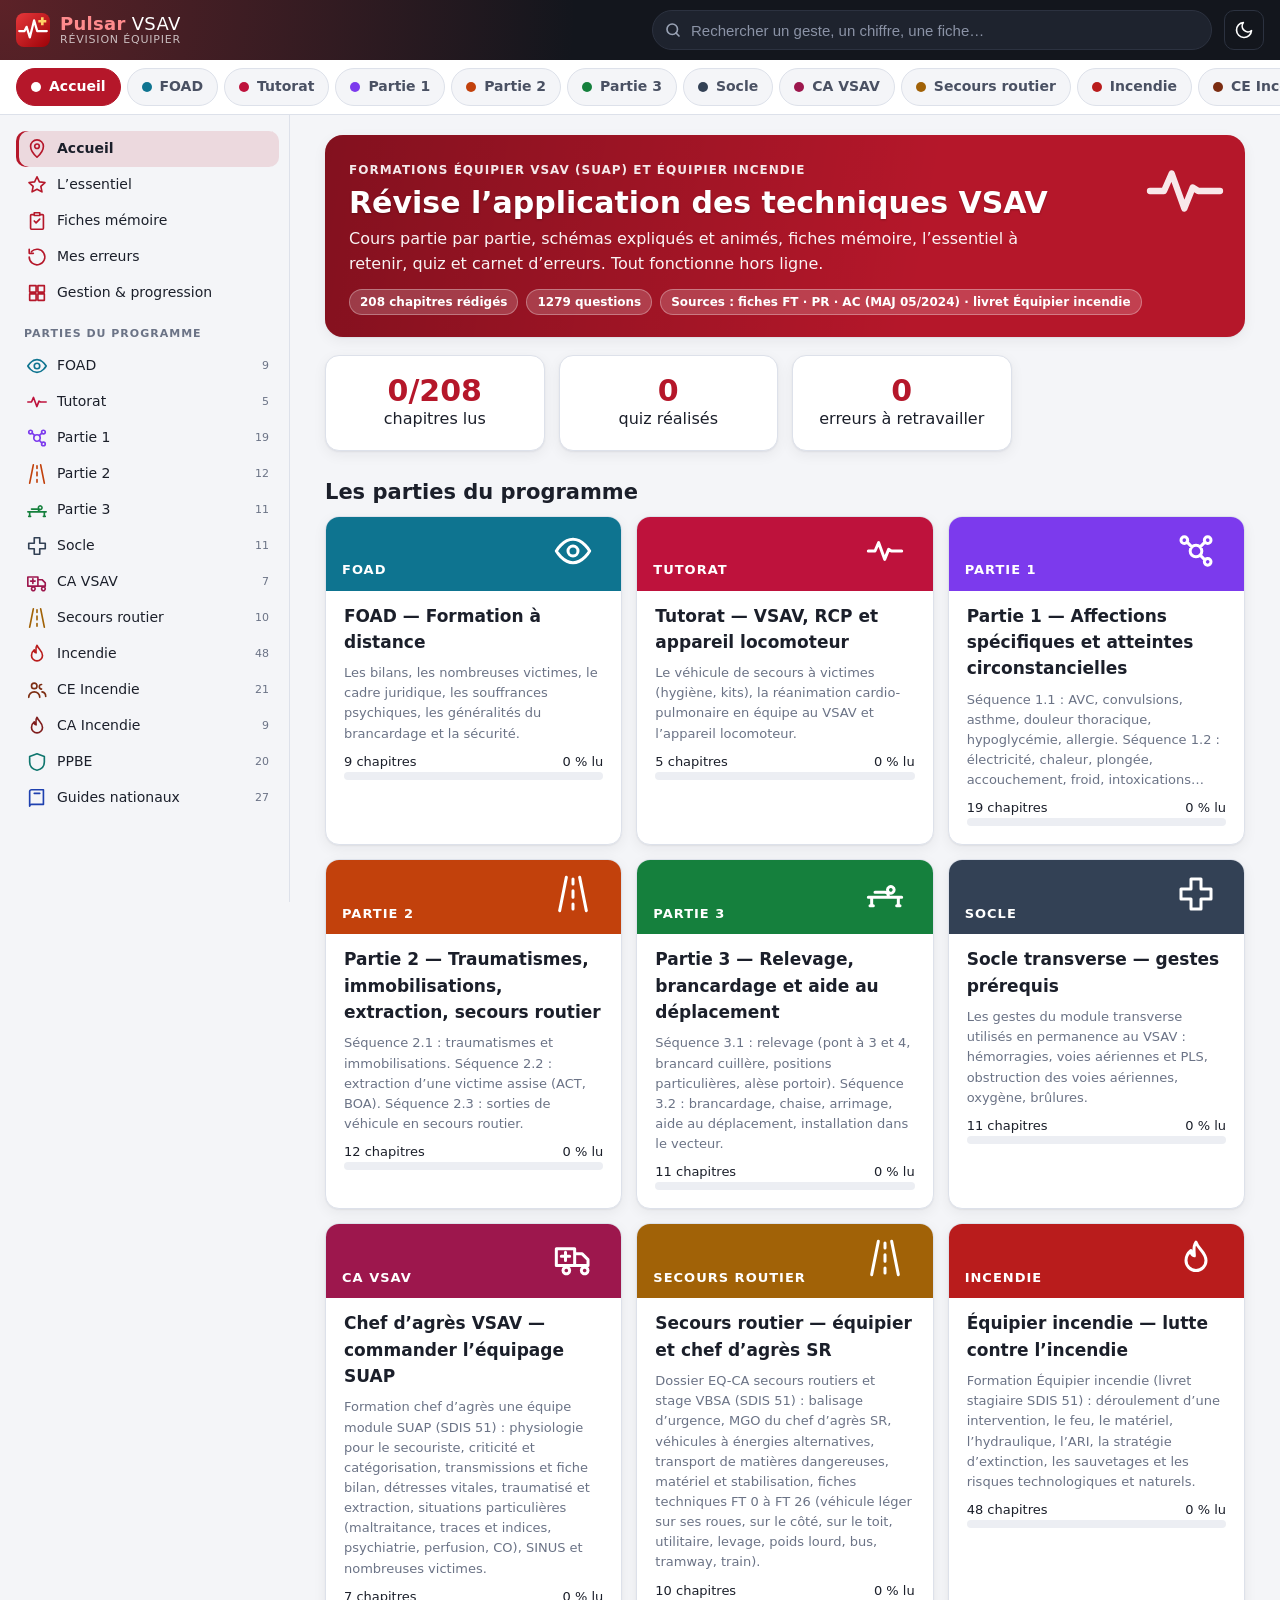
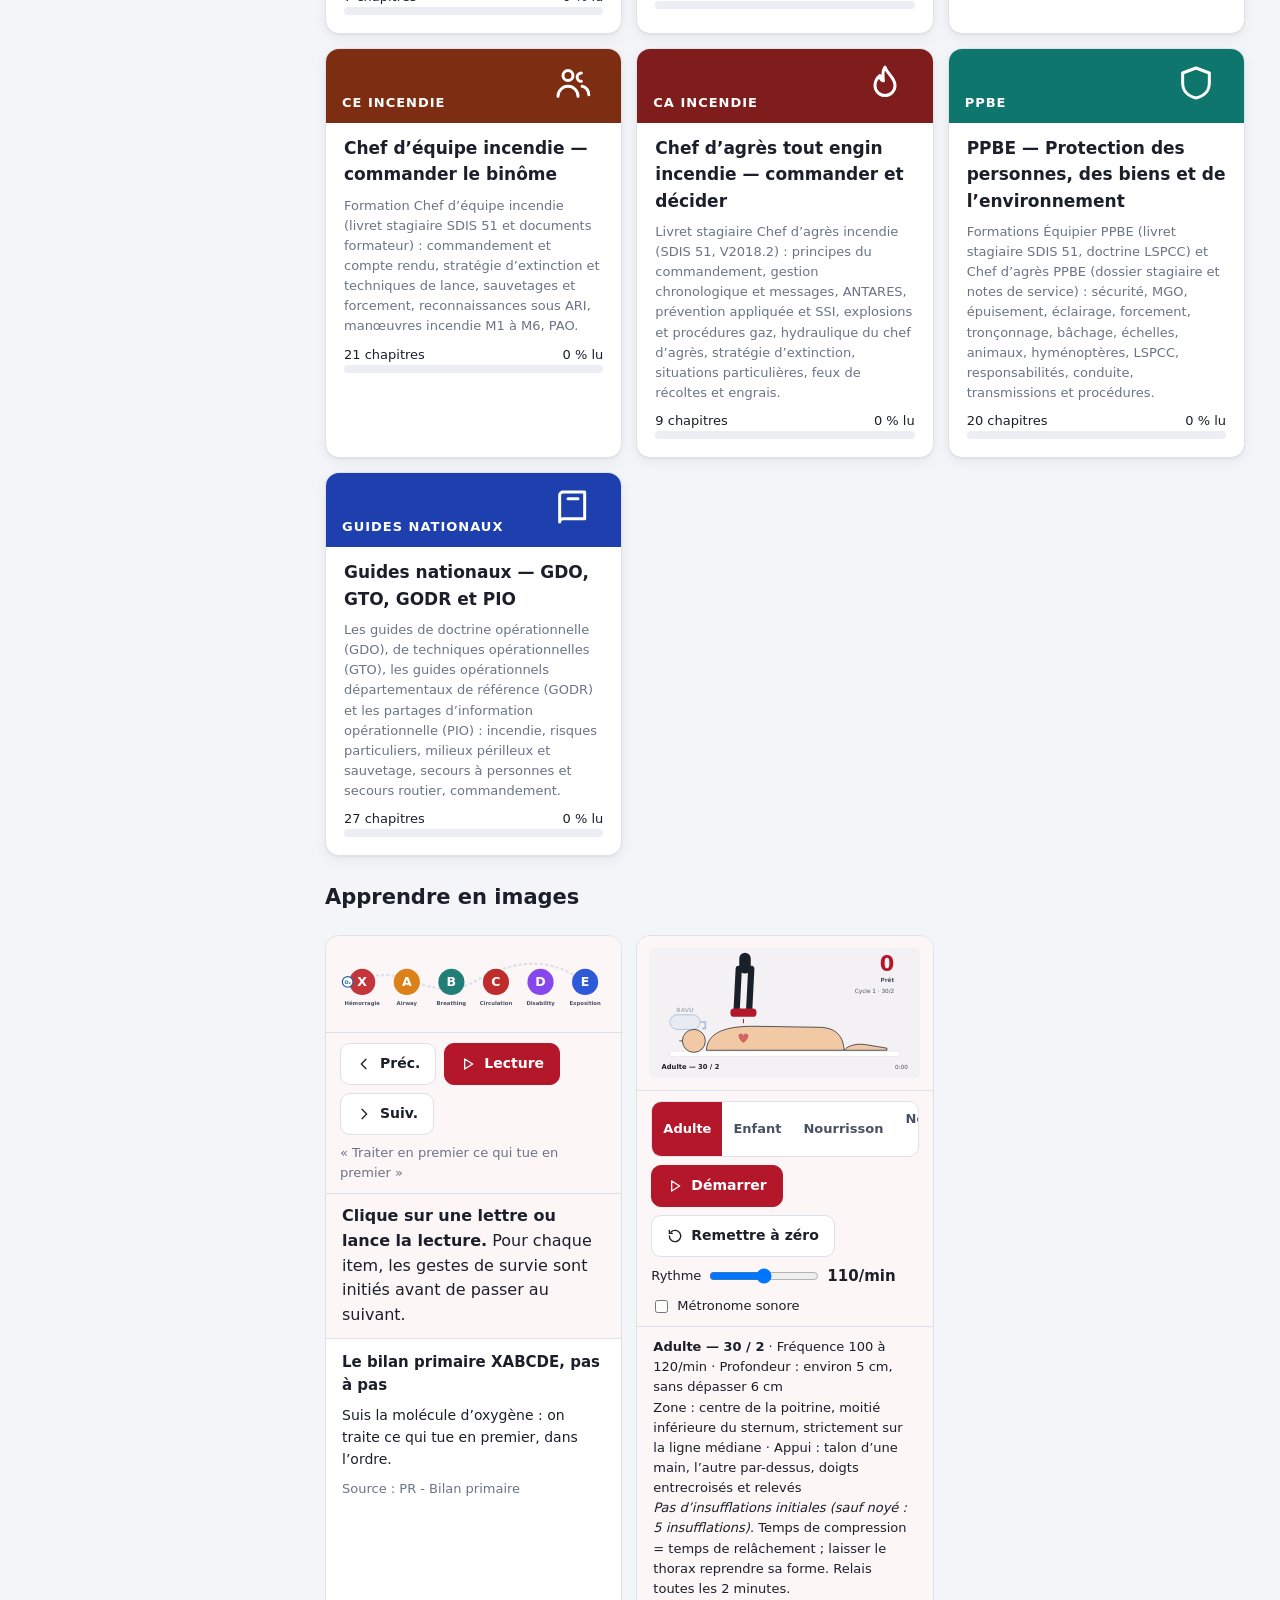
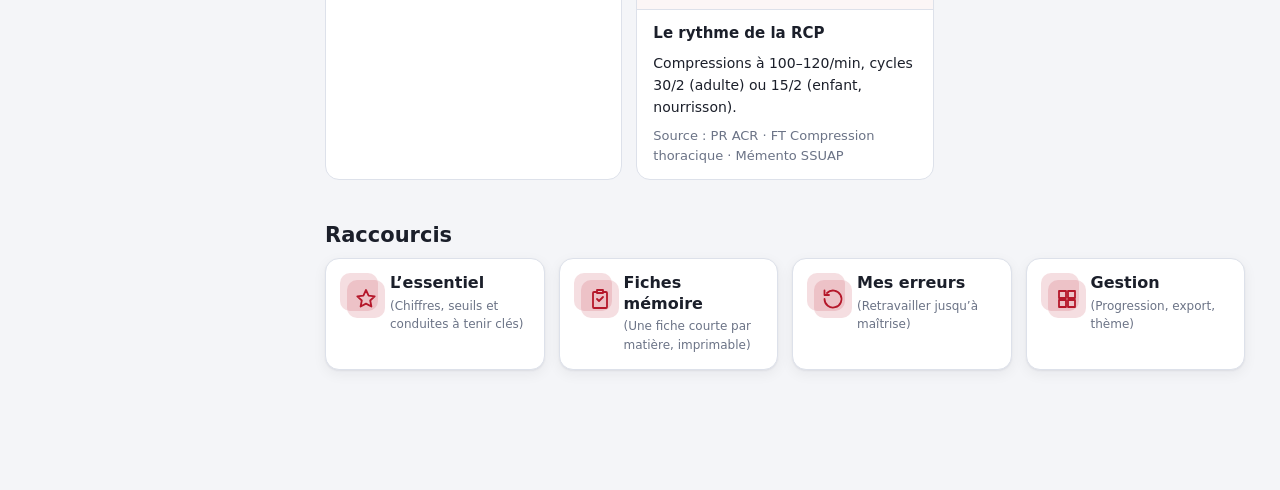
==== commit b6d2c833: "Ajoute la partie « CA Incendie » (livret chef d’agrès tout engin) Neuf chapitres tirés du livret sta" ====
--- a/index.html
+++ b/index.html
@@ -93,6 +93,8 @@
   <script src="js/data/sr-1.js"></script>
   <script src="js/data/sr-2.js"></script>
   <script src="js/data/sr-3.js"></script>
+  <script src="js/data/cate-1.js"></script>
+  <script src="js/data/cate-2.js"></script>
   <script src="js/data/essentiel.js"></script>
   <script>VSAV.start();</script>
 </body>
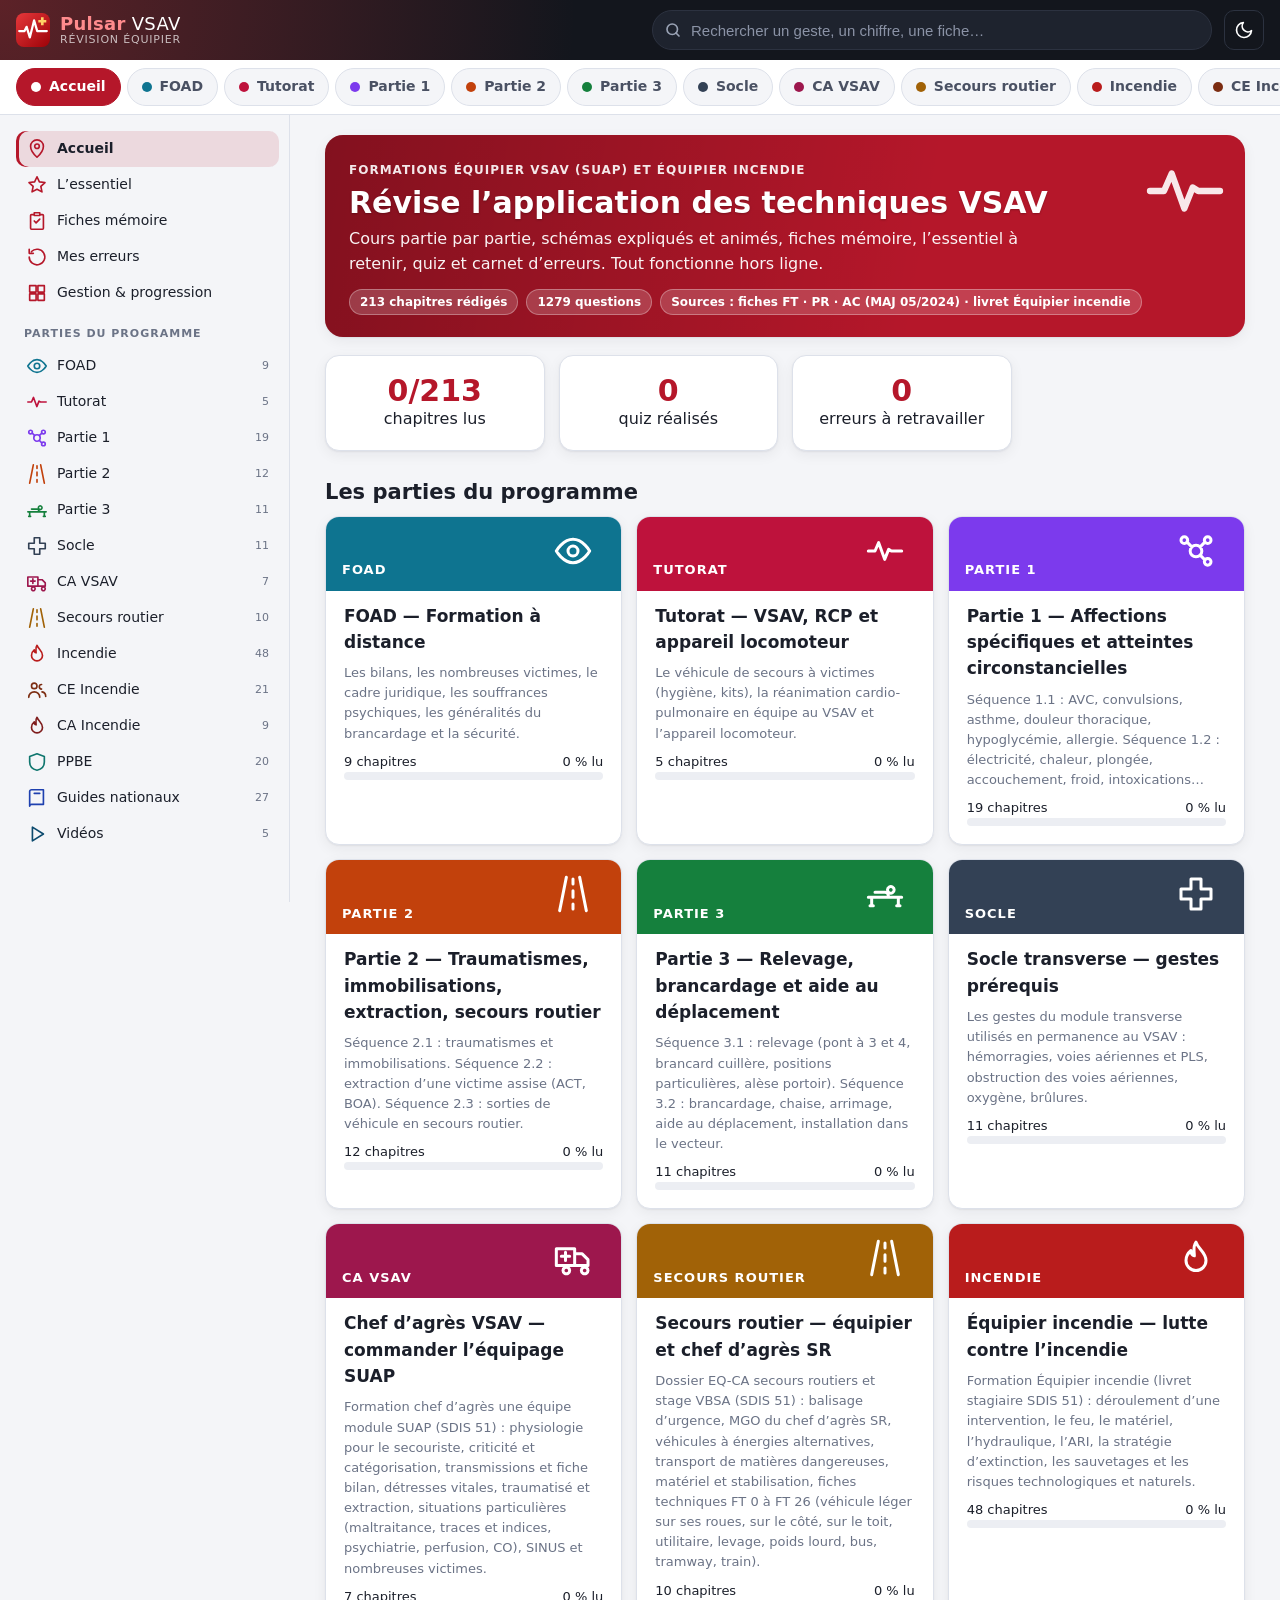
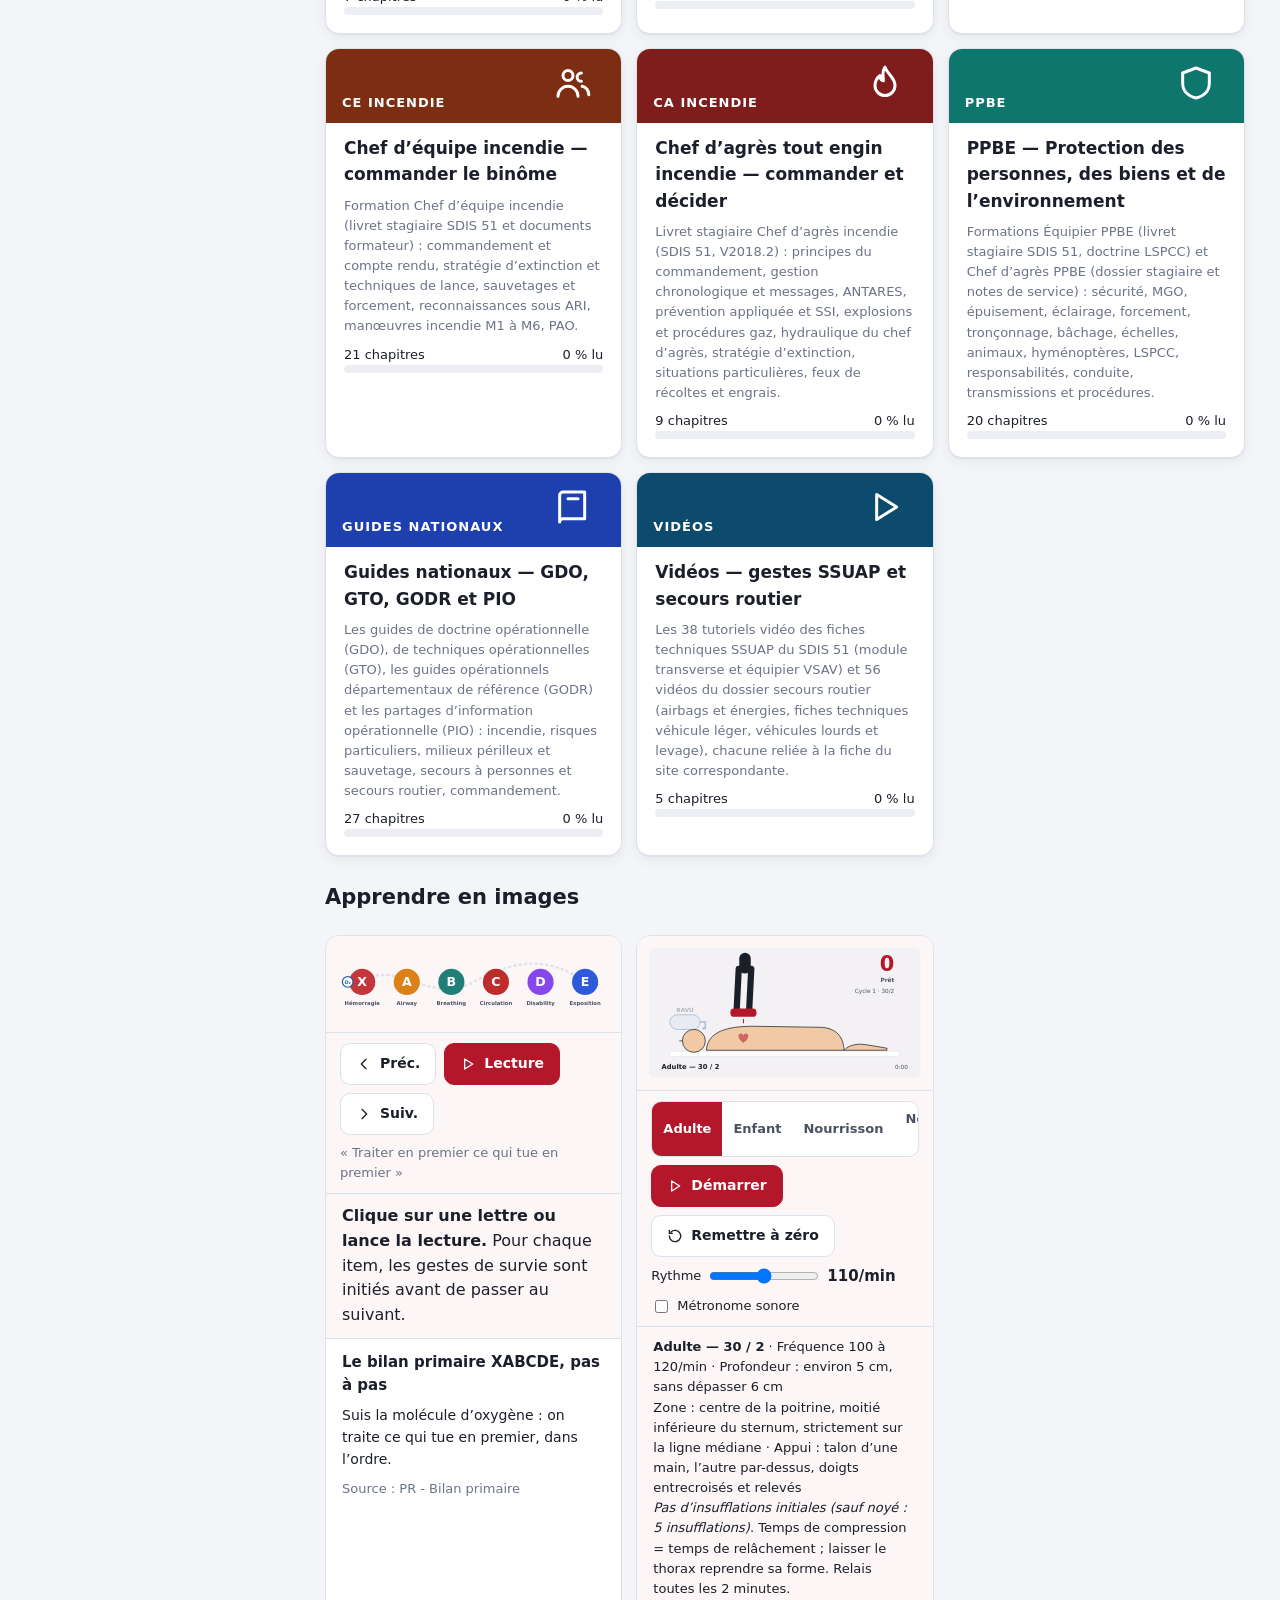
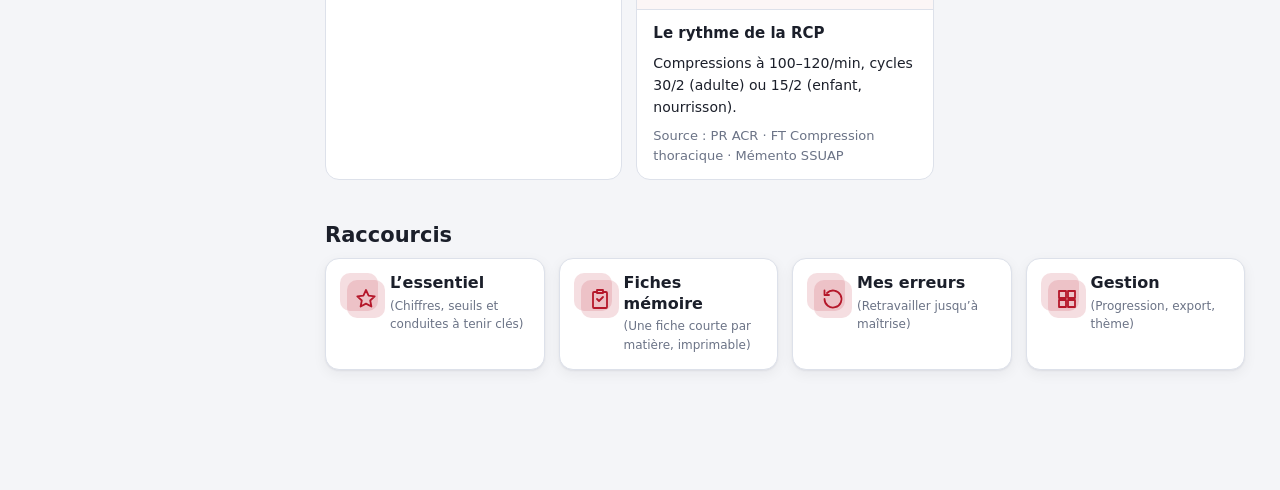
==== commit 7ebb2778: "Prépare la partie « Vidéos » (pages et service worker ; fichiers vidéo à venir) Co-Authored-By: Clau" ====
--- a/index.html
+++ b/index.html
@@ -95,6 +95,7 @@
   <script src="js/data/sr-3.js"></script>
   <script src="js/data/cate-1.js"></script>
   <script src="js/data/cate-2.js"></script>
+  <script src="js/data/videos.js"></script>
   <script src="js/data/essentiel.js"></script>
   <script>VSAV.start();</script>
 </body>
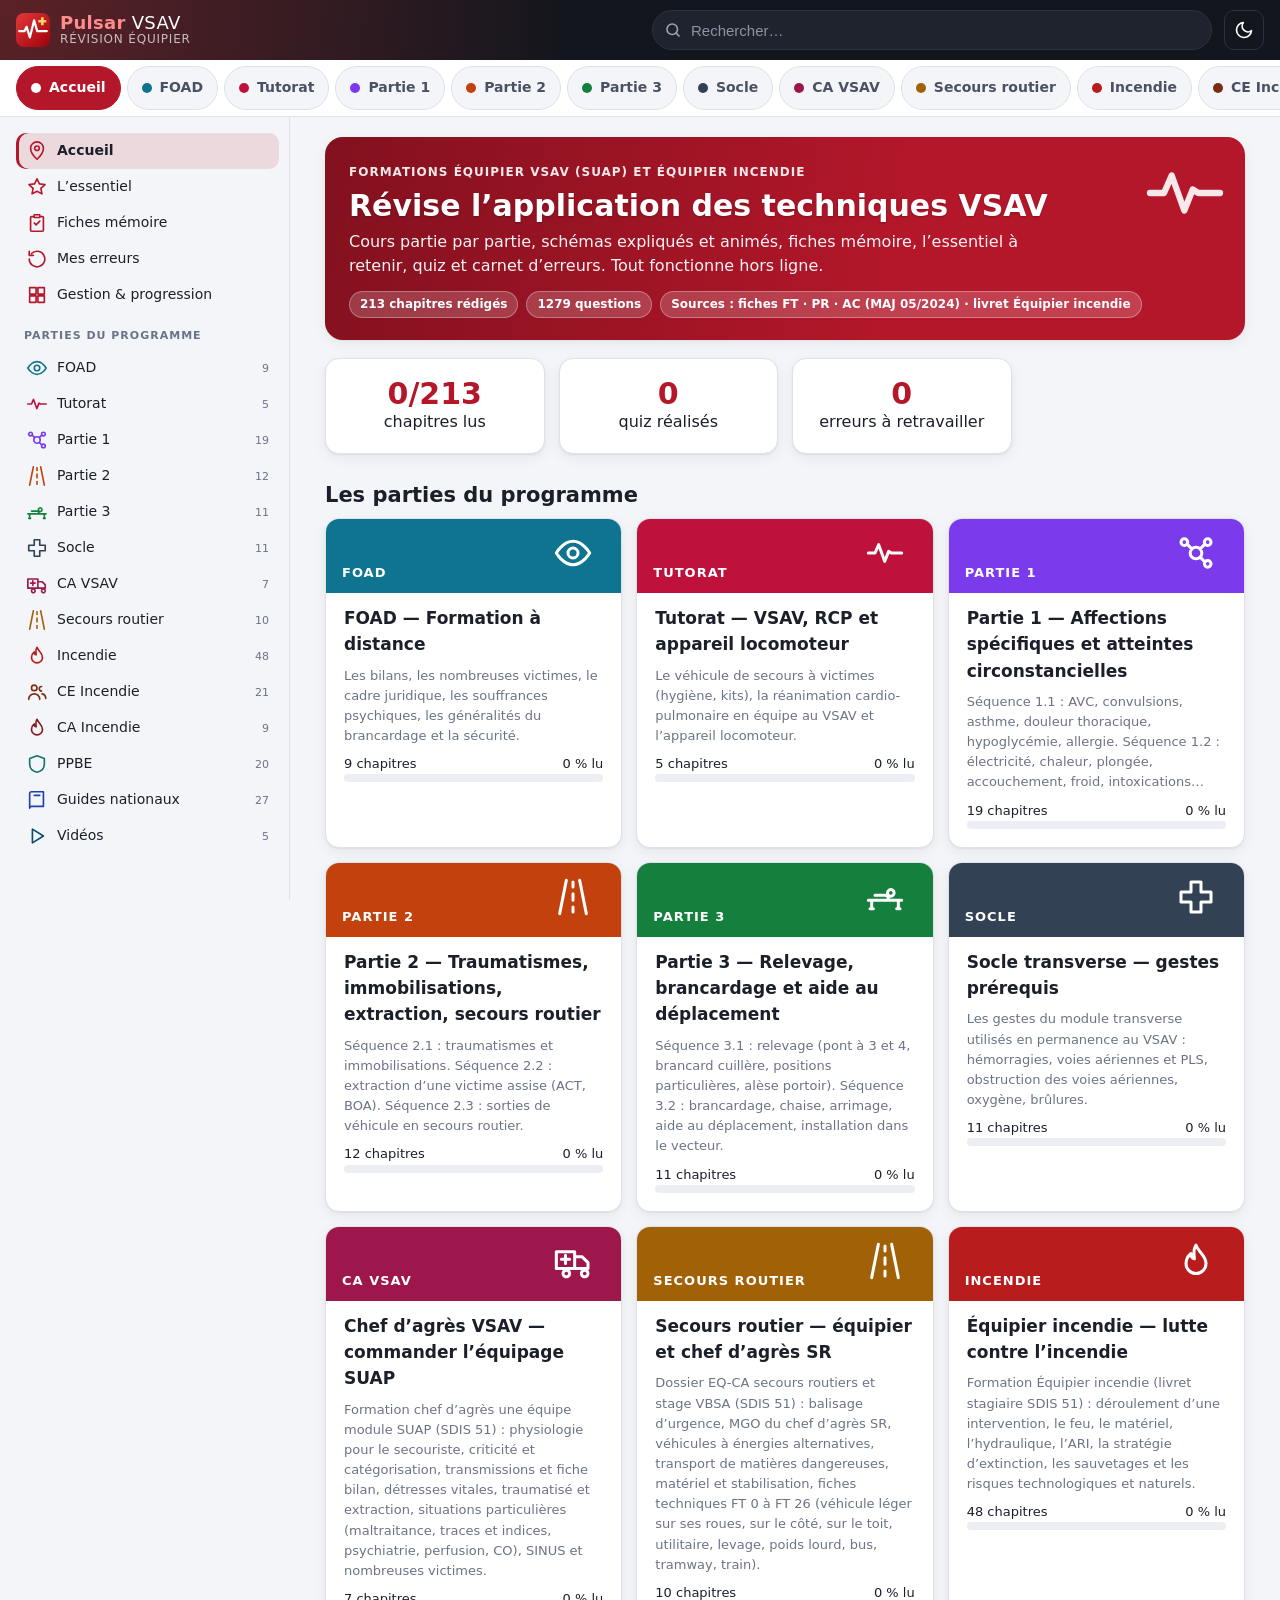
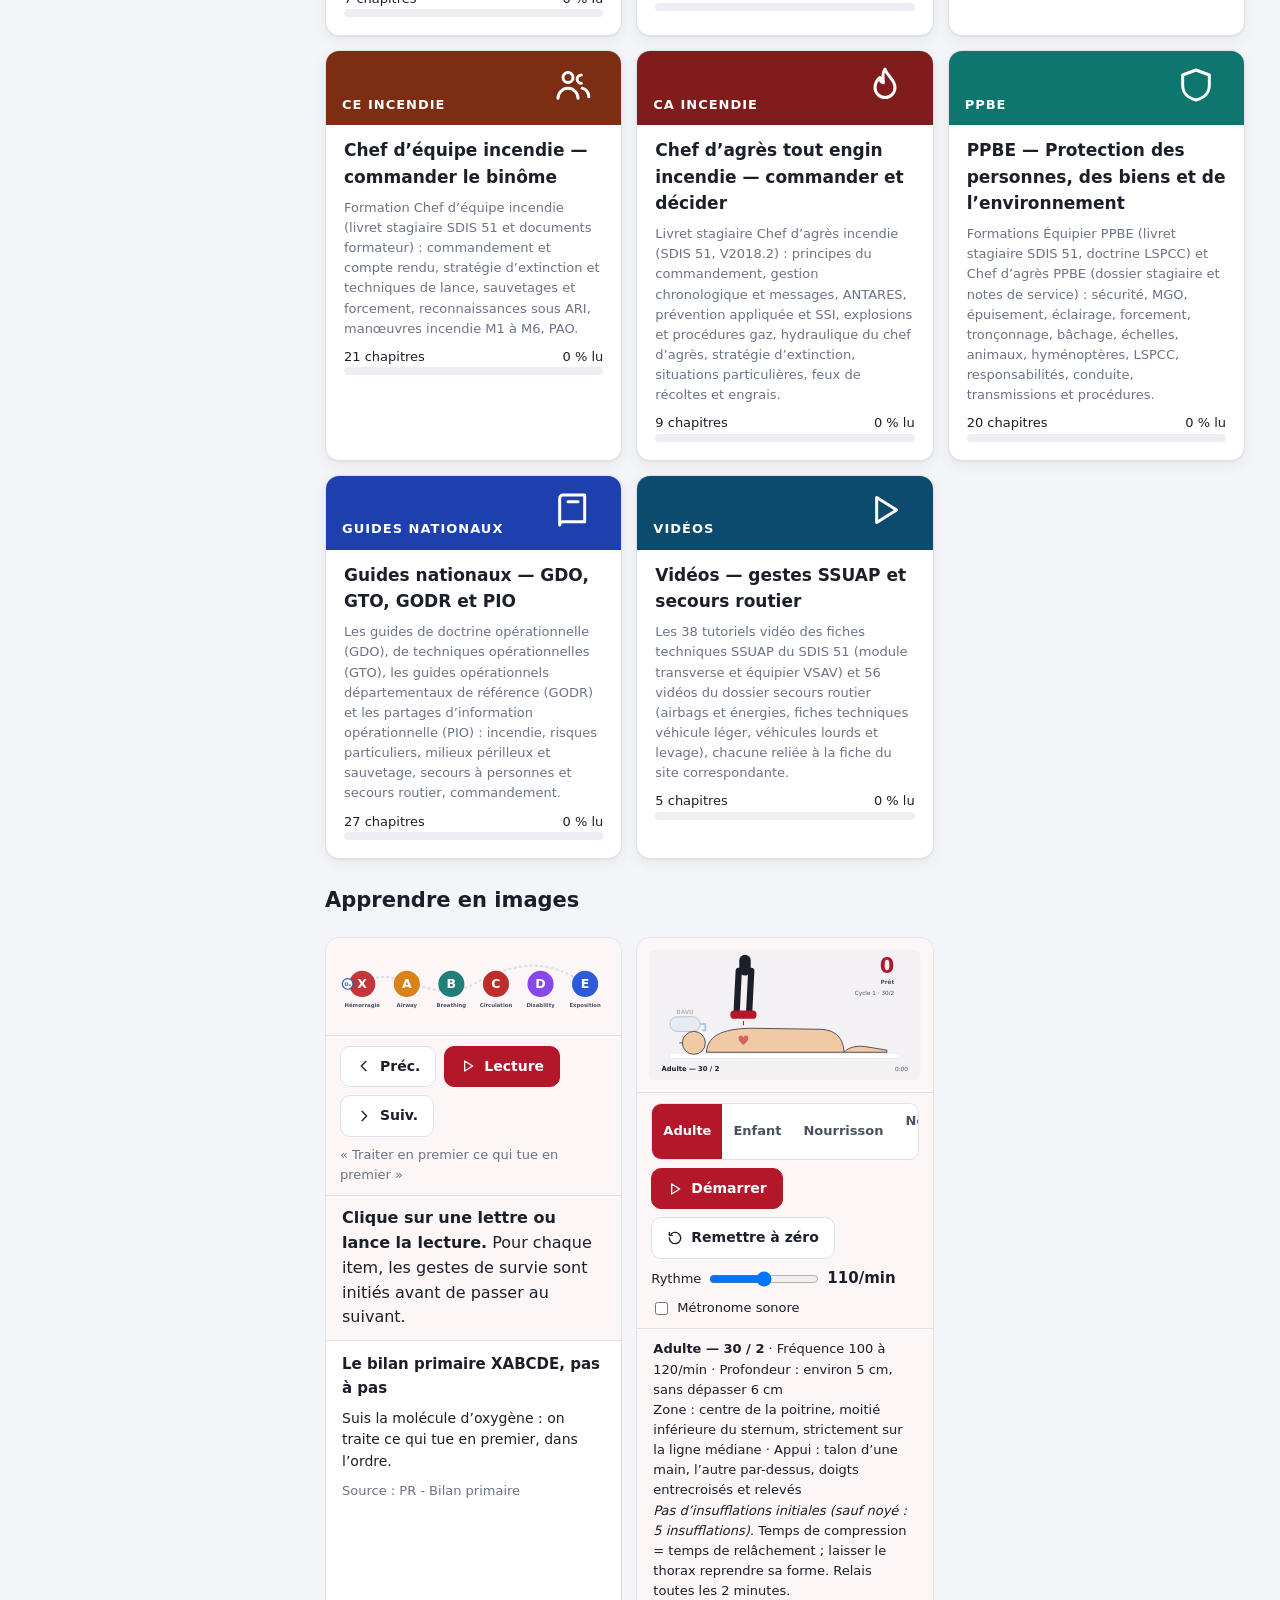
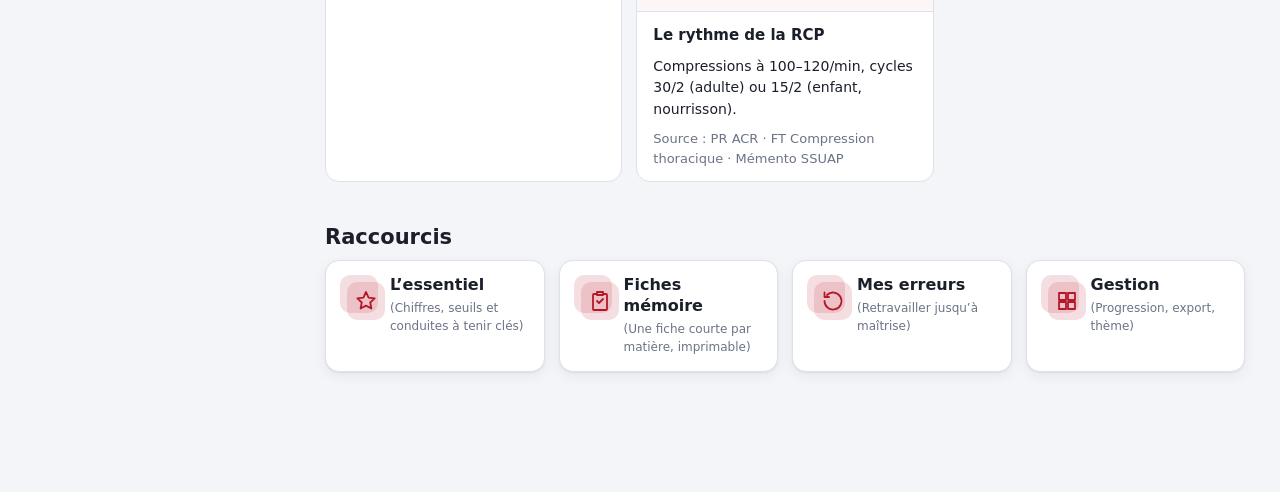
==== commit 479e5f9e: "Améliorer l'affichage sur téléphone - Fil d'Ariane des chapitres : plus de chevauchement avec l'icôn" ====
--- a/index.html
+++ b/index.html
@@ -33,7 +33,7 @@
     </a>
     <form class="search" role="search" autocomplete="off" id="search-form">
       <svg viewBox="0 0 24 24" width="18" height="18" aria-hidden="true"><circle cx="11" cy="11" r="7" fill="none" stroke="currentColor" stroke-width="2.2"/><path d="M20 20l-4-4" stroke="currentColor" stroke-width="2.2" stroke-linecap="round"/></svg>
-      <input type="search" id="search-input" placeholder="Rechercher un geste, un chiffre, une fiche…" aria-label="Rechercher dans tout le cours" enterkeyhint="search">
+      <input type="search" id="search-input" placeholder="Rechercher…" aria-label="Rechercher dans tout le cours" enterkeyhint="search">
       <div class="search-pop" id="search-pop" role="listbox" hidden></div>
     </form>
     <button class="icon-btn" id="theme-btn" type="button" aria-label="Basculer clair / sombre" title="Thème clair / sombre">
--- a/css/app.css
+++ b/css/app.css
@@ -46,7 +46,7 @@
   color-scheme: dark;
 }
 * { box-sizing: border-box; }
-html { -webkit-text-size-adjust: 100%; scroll-padding-top: calc(var(--top-h) + 60px); }
+html { -webkit-text-size-adjust: 100%; scroll-padding-top: calc(var(--top-h) + 64px); }
 body {
   margin: 0; font-family: var(--font); background: var(--bg); color: var(--ink);
   line-height: 1.55; font-size: 16px;
@@ -66,10 +66,11 @@
   background: #13161d; color: #fff;
   background-image: radial-gradient(circle at 0 0, rgba(229, 56, 59, .35), transparent 45%);
 }
-.brand { display: flex; align-items: center; gap: 10px; color: #fff; text-decoration: none; flex: none; }
+/* min 44×44 : zone tactile du logo (seul visible sur téléphone) */
+.brand { display: flex; align-items: center; justify-content: center; gap: 10px; color: #fff; text-decoration: none; flex: none; min-width: 44px; min-height: 44px; }
 .brand-txt { font-size: 18px; letter-spacing: .3px; line-height: 1.05; }
 .brand-txt b { color: #ff8b8d; }
-.brand-txt small { display: block; font-size: 11px; opacity: .7; letter-spacing: .8px; text-transform: uppercase; }
+.brand-txt small { display: block; font-size: 12px; opacity: .7; letter-spacing: .8px; text-transform: uppercase; }
 .search { position: relative; flex: 1; max-width: 560px; margin-left: auto; display: flex; align-items: center; }
 .search > svg { position: absolute; left: 12px; color: #9aa3b5; pointer-events: none; }
 .search input {
@@ -94,11 +95,11 @@
 
 /* ---------- onglets parties ---------- */
 .part-tabs {
-  position: sticky; top: var(--top-h); z-index: 25; display: flex; gap: 6px; overflow-x: auto; padding: 8px 16px;
+  position: sticky; top: var(--top-h); z-index: 25; display: flex; gap: 6px; overflow-x: auto; padding: 6px 16px; /* hauteur totale ≈ 57px (6 + 44 + 6 + 1) */
   background: var(--card); border-bottom: 1px solid var(--line); scrollbar-width: thin;
 }
 .part-tabs a {
-  flex: none; display: flex; align-items: center; gap: 8px; padding: 7px 14px; border-radius: 999px; text-decoration: none;
+  flex: none; display: flex; align-items: center; gap: 8px; padding: 7px 14px; min-height: 44px; /* cible tactile ≥ 44px */ border-radius: 999px; text-decoration: none;
   color: var(--ink2); font-weight: 600; font-size: 14px; border: 1px solid var(--line); background: var(--bg);
 }
 .part-tabs a .dot { width: 10px; height: 10px; border-radius: 50%; background: var(--pc); }
@@ -108,7 +109,7 @@
 /* ---------- mise en page ---------- */
 .layout { display: grid; grid-template-columns: 290px minmax(0, 1fr); max-width: 1320px; margin: 0 auto; }
 .sidebar {
-  position: sticky; top: calc(var(--top-h) + 53px); align-self: start; height: calc(100vh - var(--top-h) - 53px); overflow: auto;
+  position: sticky; top: calc(var(--top-h) + 57px); align-self: start; height: calc(100vh - var(--top-h) - 57px); overflow: auto;
   padding: 16px 10px 40px 16px; border-right: 1px solid var(--line);
 }
 .side-sec { margin-bottom: 14px; }
@@ -169,7 +170,8 @@
 }
 .hero::after { content: ""; position: absolute; inset: 0; background: linear-gradient(100deg, rgba(0,0,0,.28), rgba(0,0,0,0) 65%); pointer-events: none; }
 .hero > * { position: relative; z-index: 1; }
-.hero .crumb { font-size: 12px; text-transform: uppercase; letter-spacing: 1px; opacity: .9; font-weight: 700; }
+/* padding-right : réserve la zone de l’icône décorative (.hero-ic) comme pour le h1 */
+.hero .crumb { font-size: 12px; text-transform: uppercase; letter-spacing: 1px; opacity: .9; font-weight: 700; padding-right: 96px; }
 .hero .crumb a { color: #fff; }
 .hero h1 { color: #fff; margin: 6px 0 6px; font-size: 30px; padding-right: 96px; text-shadow: 0 1px 2px rgba(0,0,0,.25); }
 .hero p { margin: 0; max-width: 680px; opacity: .95; }
@@ -178,8 +180,9 @@
 .hero .meta span { background: rgba(255,255,255,.18); border: 1px solid rgba(255,255,255,.3); padding: 3px 10px; border-radius: 999px; font-size: 12px; font-weight: 600; }
 
 /* ---------- chapitre ---------- */
-.chap-nav { display: flex; gap: 6px; overflow-x: auto; padding: 4px 0 10px; position: sticky; top: calc(var(--top-h) + 53px); z-index: 10; background: var(--bg); }
-.chap-nav a { flex: none; font-size: 13px; padding: 6px 12px; border-radius: 999px; background: var(--card); border: 1px solid var(--line); color: var(--ink2); text-decoration: none; font-weight: 600; }
+.chap-nav { display: flex; gap: 6px; overflow-x: auto; padding: 4px 0 10px; position: sticky; top: calc(var(--top-h) + 57px); z-index: 10; background: var(--bg); }
+/* max-width + ellipsis : un intitulé long ne dépasse plus du bord de l’écran */
+.chap-nav a { flex: none; max-width: min(80vw, 100%); overflow: hidden; text-overflow: ellipsis; white-space: nowrap; font-size: 13px; padding: 6px 12px; border-radius: 999px; background: var(--card); border: 1px solid var(--line); color: var(--ink2); text-decoration: none; font-weight: 600; }
 .chap-nav a:hover { border-color: var(--accent); color: var(--ink); }
 .sec { background: var(--card); border: 1px solid var(--line); border-radius: var(--radius); padding: 6px 20px 16px; margin: 14px 0; box-shadow: var(--shadow); }
 .sec > h2 { display: flex; align-items: center; gap: 10px; font-size: 19px; margin-top: 14px; }
@@ -269,7 +272,7 @@
 /* fiches mémoire */
 .memo { break-inside: avoid; page-break-inside: avoid; border: 1px solid var(--line); border-radius: 12px; padding: 12px 14px; background: var(--card); margin-bottom: 12px; border-top: 5px solid var(--cc, var(--accent)); }
 .memo h3 { margin: 0 0 2px; font-size: 16px; }
-.memo .src { font-size: 11px; color: var(--muted); margin-bottom: 6px; }
+.memo .src { font-size: 12px; color: var(--muted); margin-bottom: 6px; }
 .memo ul { margin: 4px 0; padding-left: 18px; font-size: 14px; }
 .memo li { margin: 2px 0; }
 .memo .trapline { font-size: 13px; color: var(--bad); margin-top: 4px; }
@@ -281,7 +284,8 @@
 .ess-item:last-child { border-bottom: 0; }
 .ess-item .k { flex: 0 0 36%; font-weight: 700; }
 .ess-item .v { flex: 1; }
-.ess-item .go { font-size: 12px; white-space: nowrap; }
+/* zone tactile agrandie par padding, compensée par marge négative (rendu visuel inchangé) */
+.ess-item .go { font-size: 12px; white-space: nowrap; display: inline-block; padding: 12px 10px; margin: -12px -10px; }
 
 /* bas de page mobile */
 .bottom-nav { display: none; }
@@ -300,12 +304,13 @@
   .sidebar { display: none; }
   .main { padding: 14px 16px 110px; }
   .hero h1 { font-size: 24px; padding-right: 60px; }
+  .hero .crumb { padding-right: 64px; } /* icône 56px + marge droite */
   .hero .hero-ic { width: 56px; height: 56px; }
   .bottom-nav {
     display: flex; position: fixed; left: 0; right: 0; bottom: 0; z-index: 30; background: var(--card); border-top: 1px solid var(--line);
     padding-bottom: env(safe-area-inset-bottom);
   }
-  .bottom-nav a { flex: 1; display: flex; flex-direction: column; align-items: center; gap: 2px; padding: 7px 2px 8px; font-size: 11px; color: var(--muted); text-decoration: none; font-weight: 600; position: relative; }
+  .bottom-nav a { flex: 1; display: flex; flex-direction: column; align-items: center; gap: 2px; padding: 7px 2px 8px; font-size: 12.5px; color: var(--muted); text-decoration: none; font-weight: 600; position: relative; }
   .bottom-nav a svg { width: 22px; height: 22px; fill: none; stroke: currentColor; stroke-width: 1.8; stroke-linecap: round; stroke-linejoin: round; }
   .bottom-nav a[aria-current="page"] { color: var(--accent); }
   .bottom-nav .badge { position: absolute; top: 3px; left: 54%; }
@@ -320,6 +325,21 @@
   .ess-item { flex-direction: column; gap: 2px; }
   .ess-item .k { flex: none; }
   .hero { padding: 20px 16px 16px; }
+  /* suggestions de recherche : toute la largeur de l’écran moins les marges (le champ seul est trop étroit) */
+  .search-pop { position: fixed; top: calc(var(--top-h) - 6px); left: 10px; right: 10px; max-height: calc(100vh - var(--top-h) - 90px); }
+  /* cartes de statistiques de l’accueil : 3 colonnes compactes au lieu d’un empilement */
+  .grid.g3:has(> .stat) { grid-template-columns: repeat(3, minmax(0, 1fr)); gap: 8px; }
+  .grid.g3 > .stat { padding: 10px 6px; font-size: 12.5px; line-height: 1.3; }
+  .grid.g3 > .stat b { font-size: 22px; margin-bottom: 2px; }
+  /* schémas SVG : on garde 100 % de largeur (aucun défilement) mais on récupère de la place
+     (marges internes réduites) et on grossit les petits libellés libres (.t-s : oui/non, BAVU…),
+     réduits d’environ 40 % par l’échelle du viewBox sur téléphone */
+  figure.schema .fig { padding: 8px 4px; }
+  .anim-host .stage { padding: 8px 4px; }
+  /* sélecteur de mode (Adulte/Enfant/Nourrisson/Nouveau-né) : retour à la ligne plutôt que bouton écrasé */
+  .anim-ctrl .seg { flex-wrap: wrap; max-width: 100%; }
+  .anim-ctrl .seg button { flex: 1 1 auto; white-space: nowrap; }
+  svg.sv .t-s { font-size: 15px; } /* spécificité > .sv .t-s (déclaré plus bas) */
 }
 @media (prefers-reduced-motion: reduce) {
   *, *::before, *::after { animation-duration: .001ms !important; animation-iteration-count: 1 !important; transition-duration: .001ms !important; scroll-behavior: auto !important; }
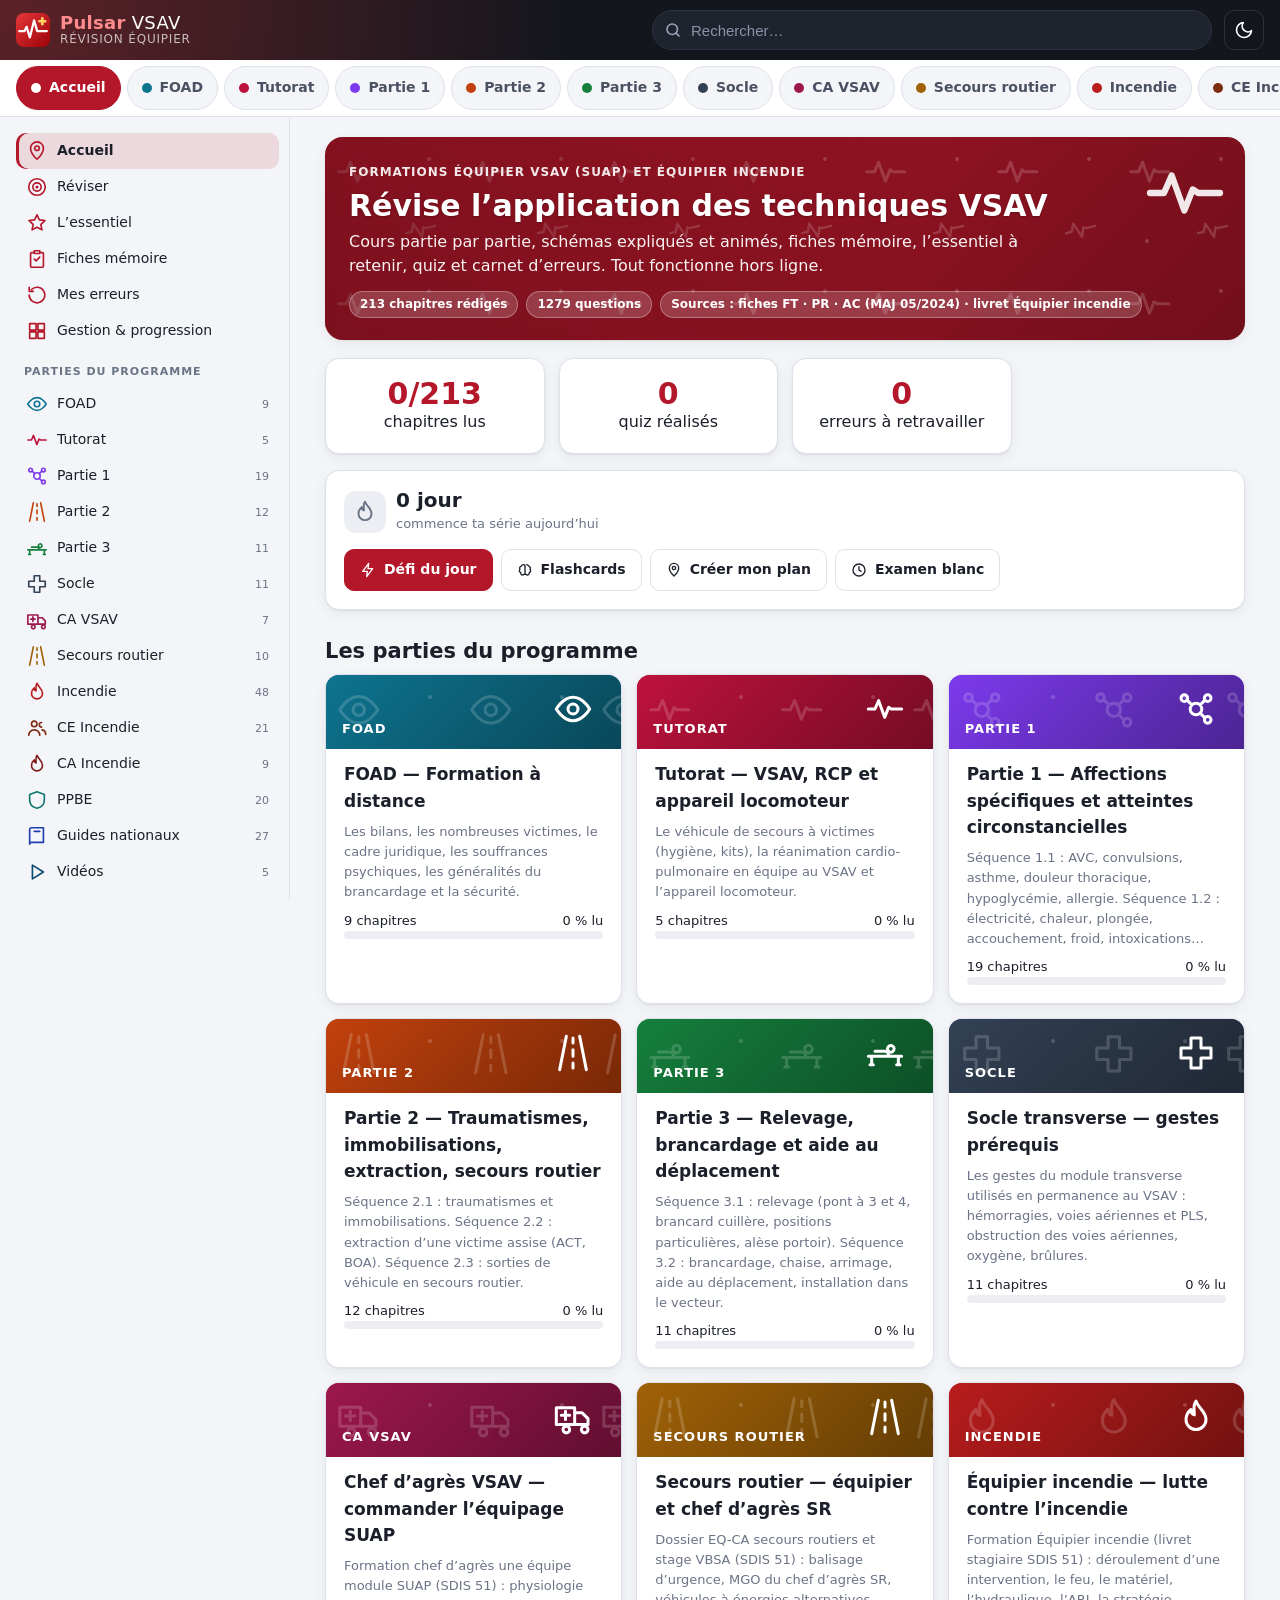
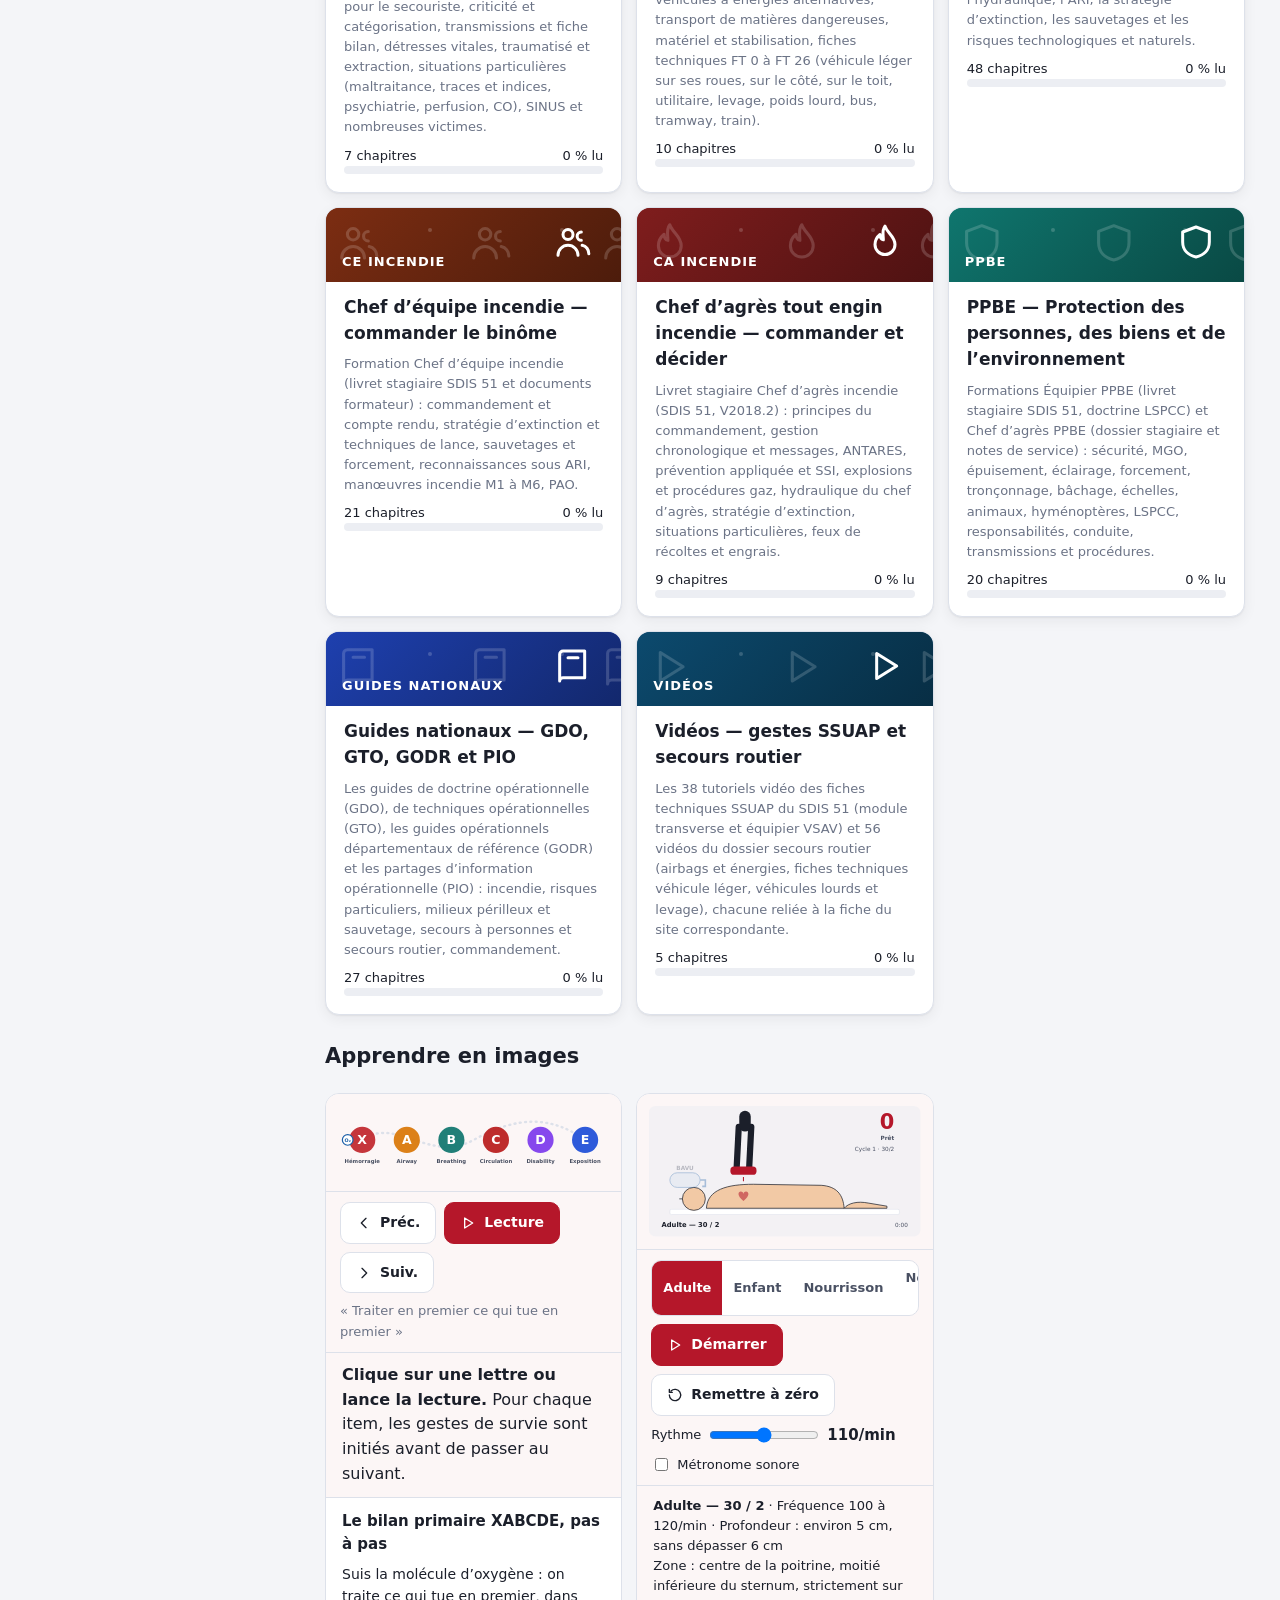
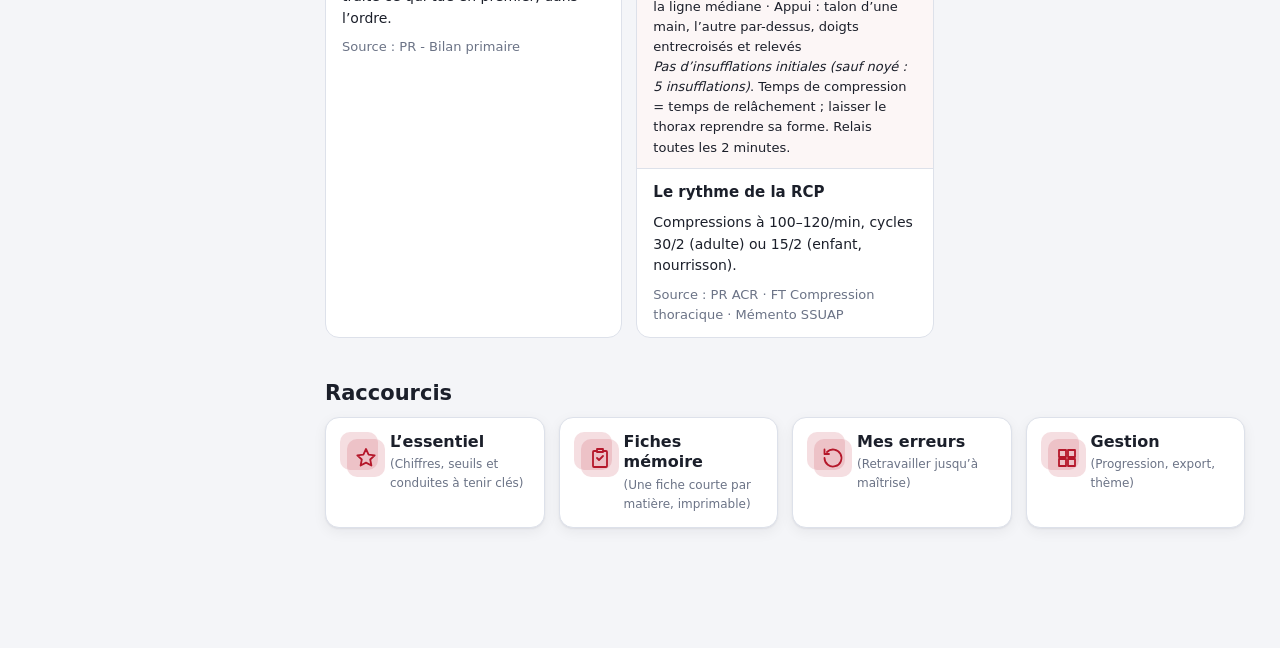
==== commit f6c9dd1d: "Ajouter l'espace Réviser : plan, flashcards, examen blanc, défi du jour, progrès - js/etude.js : pla" ====
--- a/index.html
+++ b/index.html
@@ -53,7 +53,7 @@
   <nav class="bottom-nav" aria-label="Navigation principale">
     <a href="#/" data-nav="home"><svg viewBox="0 0 24 24" aria-hidden="true"><path d="M3 11l9-8 9 8M5 10v10h14V10"/></svg>Accueil</a>
     <a href="#/cours" data-nav="cours"><svg viewBox="0 0 24 24" aria-hidden="true"><path d="M4 5a2 2 0 0 1 2-2h13v16H6a2 2 0 0 0-2 2zM4 19V5"/></svg>Cours</a>
-    <a href="#/essentiel" data-nav="essentiel"><svg viewBox="0 0 24 24" aria-hidden="true"><path d="M12 3l2.6 5.6 6.1.7-4.5 4.2 1.2 6L12 16.6 6.6 19.5l1.2-6L3.3 9.3l6.1-.7z"/></svg>L'essentiel</a>
+    <a href="#/reviser" data-nav="reviser"><svg viewBox="0 0 24 24" aria-hidden="true"><path d="M12 3a9 9 0 1 0 0 18 9 9 0 0 0 0-18zM12 7.5a4.5 4.5 0 1 0 0 9 4.5 4.5 0 0 0 0-9zM12 11.2a.8.8 0 1 0 0 1.6.8.8 0 0 0 0-1.6"/></svg>Réviser</a>
     <a href="#/erreurs" data-nav="erreurs"><svg viewBox="0 0 24 24" aria-hidden="true"><path d="M21 12a9 9 0 1 1-3-6.7M21 3v6h-6"/></svg>Erreurs<span class="badge" id="err-badge" hidden></span></a>
     <a href="#/plus" data-nav="plus"><svg viewBox="0 0 24 24" aria-hidden="true"><path d="M4 7h16M4 12h16M4 17h16"/></svg>Plus</a>
   </nav>
@@ -62,6 +62,7 @@
 
   <script src="js/app.js"></script>
   <script src="js/svg.js"></script>
+  <script src="js/etude.js"></script>
   <script src="js/data/parts.js"></script>
   <script src="js/data/foad.js"></script>
   <script src="js/data/tutorat.js"></script>
--- a/css/app.css
+++ b/css/app.css
@@ -396,3 +396,119 @@
 .o2form { display: grid; gap: 8px; }
 .o2form label { display: flex; gap: 8px; align-items: center; }
 .o2form select, .o2form input[type=number] { padding: 7px; border-radius: 8px; border: 1px solid var(--line); background: var(--bg); color: var(--ink); font: inherit; }
+
+/* ==========================================================
+   Outils de révision (js/etude.js)
+   ========================================================== */
+.field { display: grid; gap: 6px; margin: 12px 0; }
+.field > span { font-weight: 700; font-size: 14px; }
+.field input, .field select { font: inherit; padding: 9px 10px; border-radius: 10px; border: 1px solid var(--line); background: var(--bg); color: var(--ink); max-width: 320px; }
+.chk { display: flex; gap: 8px; align-items: center; font-size: 15px; cursor: pointer; }
+.chips { display: flex; flex-wrap: wrap; gap: 8px; }
+.chip { position: relative; cursor: pointer; }
+.chip input { position: absolute; opacity: 0; inset: 0; cursor: pointer; }
+.chip span { display: inline-block; padding: 6px 12px; border-radius: 999px; border: 1.5px solid var(--line); font-size: 14px; font-weight: 600; background: var(--card); }
+.chip input:checked + span { background: var(--pc); border-color: var(--pc); color: #fff; }
+.chip input:focus-visible + span { outline: 3px solid color-mix(in srgb, var(--pc) 60%, #fff); outline-offset: 2px; }
+
+/* bandeau du jour (accueil) */
+.today { display: flex; flex-wrap: wrap; gap: 14px; align-items: center; justify-content: space-between; }
+.today-sk { display: flex; gap: 10px; align-items: center; }
+.today-sk b { display: block; font-size: 20px; line-height: 1.1; }
+.today-act { gap: 8px; }
+.flame { width: 42px; height: 42px; padding: 8px; border-radius: 12px; background: var(--bg2); color: var(--muted); flex: none; }
+.flame.on { background: var(--warn-soft); color: #ea580c; }
+
+/* page Réviser */
+.hub { display: flex; gap: 12px; align-items: center; text-decoration: none; color: var(--ink); }
+.hub:hover { border-color: var(--cc); transform: translateY(-1px); }
+.hub-ic { width: 46px; height: 46px; padding: 10px; border-radius: 12px; background: color-mix(in srgb, var(--cc) 14%, transparent); color: var(--cc); flex: none; }
+.hub-t { flex: 1; min-width: 0; }
+.hub-t b { display: block; }
+.hub .pill { flex: none; }
+
+/* plan */
+.tasks { display: grid; gap: 8px; }
+.task { display: flex; gap: 12px; align-items: center; padding: 12px 14px; border-radius: 12px; border: 1px solid var(--line); border-left: 5px solid var(--cc, var(--accent)); background: var(--card); text-decoration: none; color: var(--ink); }
+.task:hover { border-color: var(--cc, var(--accent)); }
+.task .tick { width: 24px; height: 24px; border-radius: 50%; border: 2px solid var(--line); flex: none; display: grid; place-items: center; }
+.task .tick svg { width: 14px; height: 14px; fill: none; stroke: #fff; stroke-width: 3; stroke-linecap: round; stroke-linejoin: round; }
+.task.done .tick { background: var(--ok); border-color: var(--ok); }
+.task.done .tt b { text-decoration: line-through; color: var(--muted); }
+.task .tt b { display: block; line-height: 1.3; }
+.card.day { margin: 8px 0; padding: 12px 16px; }
+.card.day summary { cursor: pointer; }
+.card.day .tasks { margin-top: 10px; }
+
+/* flashcards */
+.fcard { background: var(--card); border: 1px solid var(--line); border-top: 6px solid var(--cc); border-radius: 18px; box-shadow: var(--shadow); padding: 22px; min-height: 220px; cursor: pointer; display: grid; gap: 16px; align-content: start; }
+.fcard.flipped { cursor: default; }
+.fc-lbl { font-size: 12px; font-weight: 800; text-transform: uppercase; letter-spacing: .8px; color: var(--cc); margin-bottom: 6px; }
+.fc-front .fc-txt { font-size: 19px; font-weight: 700; line-height: 1.4; }
+.fc-back { border-top: 1px dashed var(--line); padding-top: 14px; animation: fcIn .25s ease-out; }
+.fc-back .fc-txt { font-size: 17px; margin-bottom: 8px; }
+.fc-hint { margin-top: 18px; }
+@keyframes fcIn { from { opacity: 0; transform: translateY(6px); } to { opacity: 1; transform: none; } }
+.fc-rate { display: grid; grid-template-columns: repeat(3, 1fr); gap: 8px; margin-top: 12px; }
+.fc-rate .btn { flex-direction: column; justify-content: center; padding: 12px 6px; gap: 2px; }
+.fc-rate .btn span { font-size: 11px; opacity: .6; }
+.rate-bad { border-color: var(--bad); color: var(--bad); background: var(--bad-soft); }
+.rate-mid { border-color: var(--warn); color: var(--warn); background: var(--warn-soft); }
+.rate-ok { border-color: var(--ok); color: var(--ok); background: var(--ok-soft); }
+
+/* examen blanc */
+.exam-top { display: flex; justify-content: space-between; align-items: center; gap: 12px; position: sticky; top: calc(var(--top-h) + 6px); z-index: 5; padding: 12px 16px; }
+.timer { font-size: 26px; font-weight: 900; font-variant-numeric: tabular-nums; color: var(--accent); }
+.timer.low { color: var(--bad); animation: blink 1s steps(2) infinite; }
+@keyframes blink { 50% { opacity: .45; } }
+.xchoice { text-align: left; border: 1.5px solid var(--line); background: var(--bg); color: var(--ink); border-radius: 10px; padding: 10px 12px; cursor: pointer; font-size: 15px; }
+.xchoice:hover { border-color: var(--accent); }
+.xchoice.picked { border-color: var(--info); background: var(--info-soft); box-shadow: inset 4px 0 0 var(--info); }
+.qgrid { display: grid; grid-template-columns: repeat(auto-fill, minmax(38px, 1fr)); gap: 6px; }
+.qgrid button { font: inherit; font-size: 13px; padding: 6px 0; border-radius: 8px; border: 1px solid var(--line); background: var(--bg); color: var(--ink); cursor: pointer; }
+.qgrid button.a { background: var(--info-soft); border-color: var(--info); }
+.qgrid button.cur { outline: 2px solid var(--accent); outline-offset: 1px; font-weight: 800; }
+.card.corr { margin: 8px 0; padding: 12px 16px; border-left: 5px solid var(--ok); }
+.card.corr.ko { border-left-color: var(--bad); }
+.card.corr summary { cursor: pointer; }
+.bad-t { color: var(--bad); font-weight: 700; }
+
+/* progrès */
+.heat, .chart { width: 100%; height: auto; display: block; }
+.heat { max-width: 640px; }
+.hm { fill: var(--bg2); stroke: var(--line); stroke-width: .5; }
+.hm.l1 { fill: color-mix(in srgb, var(--ok) 30%, var(--bg2)); }
+.hm.l2 { fill: color-mix(in srgb, var(--ok) 55%, var(--bg2)); }
+.hm.l3 { fill: color-mix(in srgb, var(--ok) 80%, var(--bg2)); }
+.hm.l4 { fill: var(--ok); }
+.hm-t, .axt { fill: var(--muted); font-size: 10px; font-family: var(--font); }
+.ax { stroke: var(--line); stroke-width: 1; }
+.ax.pass { stroke: var(--warn); stroke-dasharray: 4 4; }
+.ln { fill: none; stroke: #0f766e; stroke-width: 2.5; stroke-linejoin: round; }
+.pt { fill: #0f766e; stroke: var(--card); stroke-width: 2; }
+[data-theme="dark"] .ln { stroke: #2dd4bf; }
+[data-theme="dark"] .pt { fill: #2dd4bf; }
+.mast { display: grid; grid-template-columns: 150px repeat(3, 1fr); gap: 6px 16px; align-items: end; padding: 9px 0; border-top: 1px solid var(--line); }
+.mast:first-of-type { border-top: 0; }
+.mcell .row { gap: 4px; margin-bottom: 3px; }
+.badges { display: grid; grid-template-columns: repeat(auto-fill, minmax(150px, 1fr)); gap: 10px; }
+.bdg { display: grid; justify-items: center; text-align: center; gap: 4px; padding: 14px 10px; border-radius: var(--radius); border: 1px dashed var(--line); opacity: .55; filter: grayscale(1); }
+.bdg.on { opacity: 1; filter: none; border-style: solid; background: var(--card); box-shadow: var(--shadow); }
+.bdg .bi { width: 46px; height: 46px; padding: 10px; border-radius: 50%; background: var(--warn-soft); color: var(--warn); }
+.bdg b { font-size: 14px; line-height: 1.2; }
+
+@media (max-width: 560px) {
+  .today-act .btn { flex: 1 1 calc(50% - 8px); justify-content: center; }
+  .fcard { padding: 18px; min-height: 200px; }
+  .fc-front .fc-txt { font-size: 17px; }
+  .timer { font-size: 22px; }
+  .exam-top { top: calc(var(--top-h) + 2px); }
+  .mast { grid-template-columns: repeat(3, 1fr); }
+  .mast > b { grid-column: 1 / -1; }
+}
+@media (prefers-reduced-motion: reduce) {
+  .fc-back, .timer.low { animation: none; }
+}
+@media print {
+  .today, .exam-top { display: none; }
+}
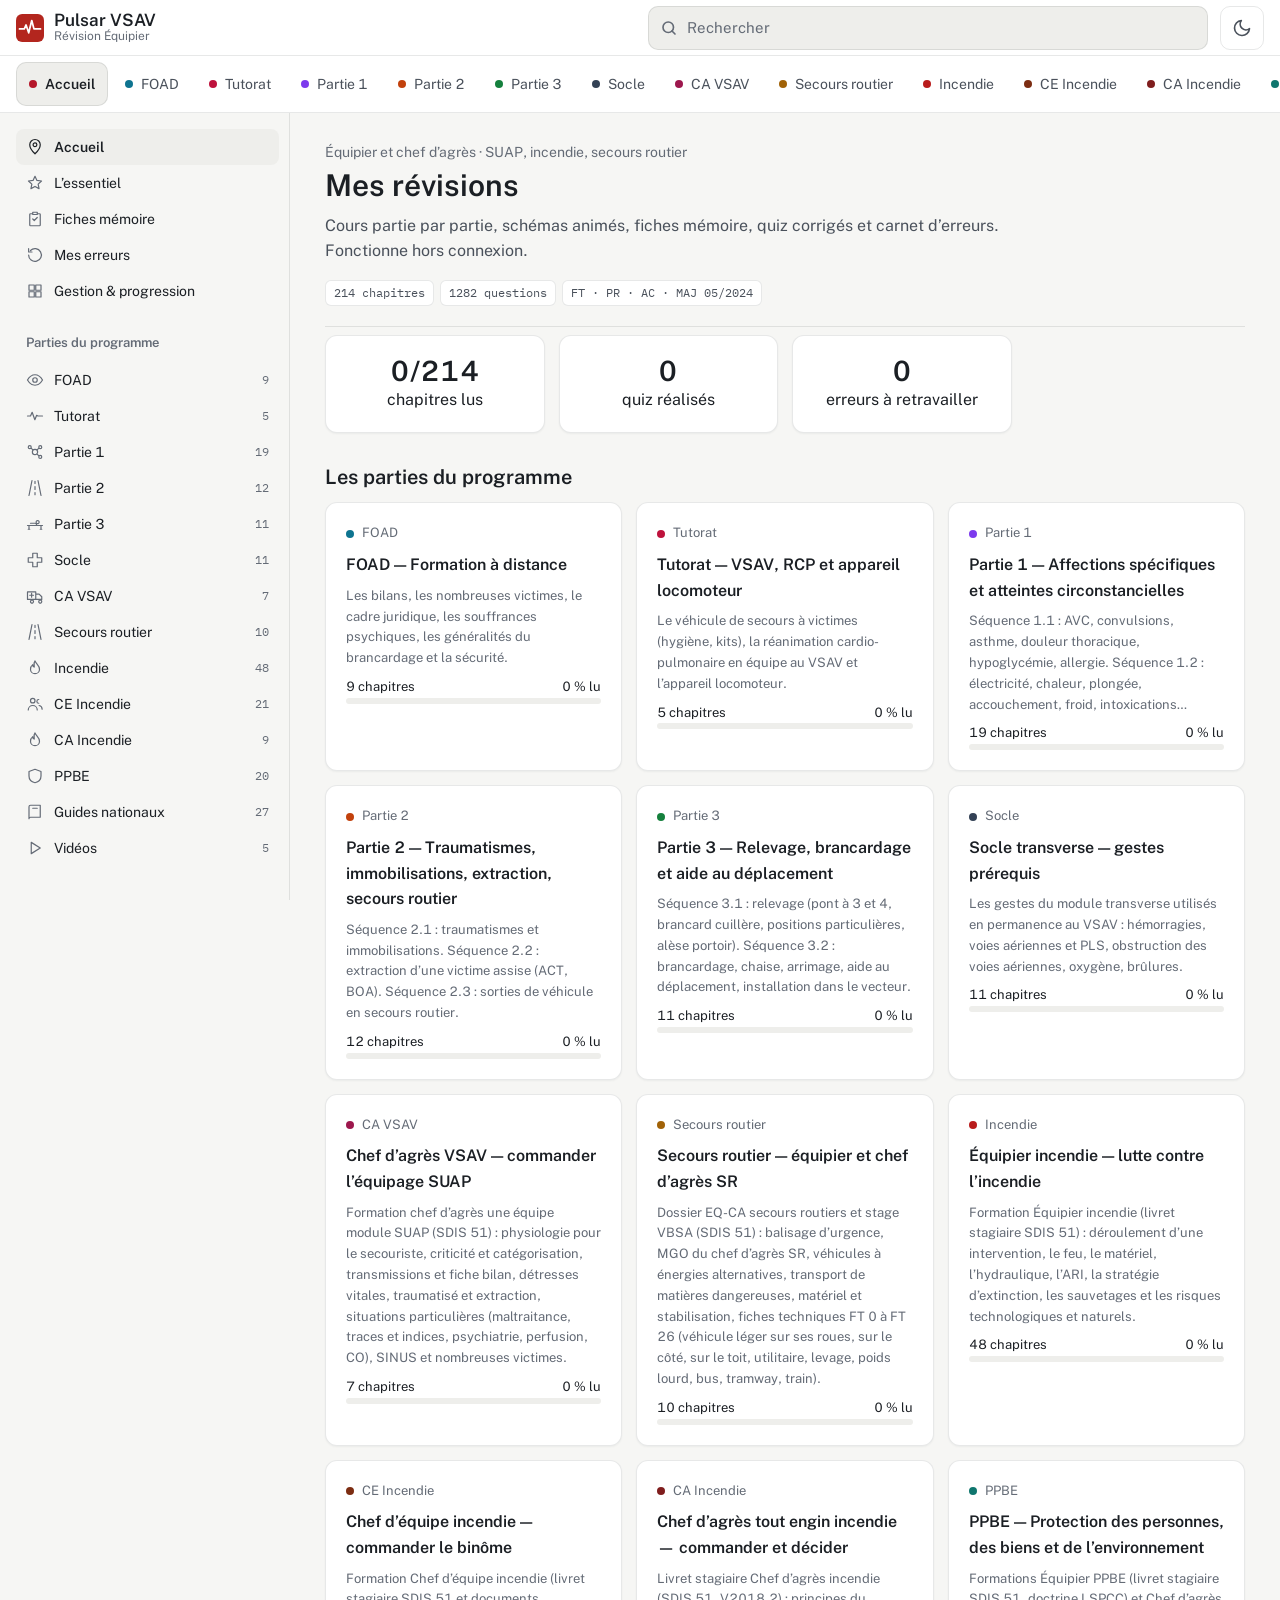
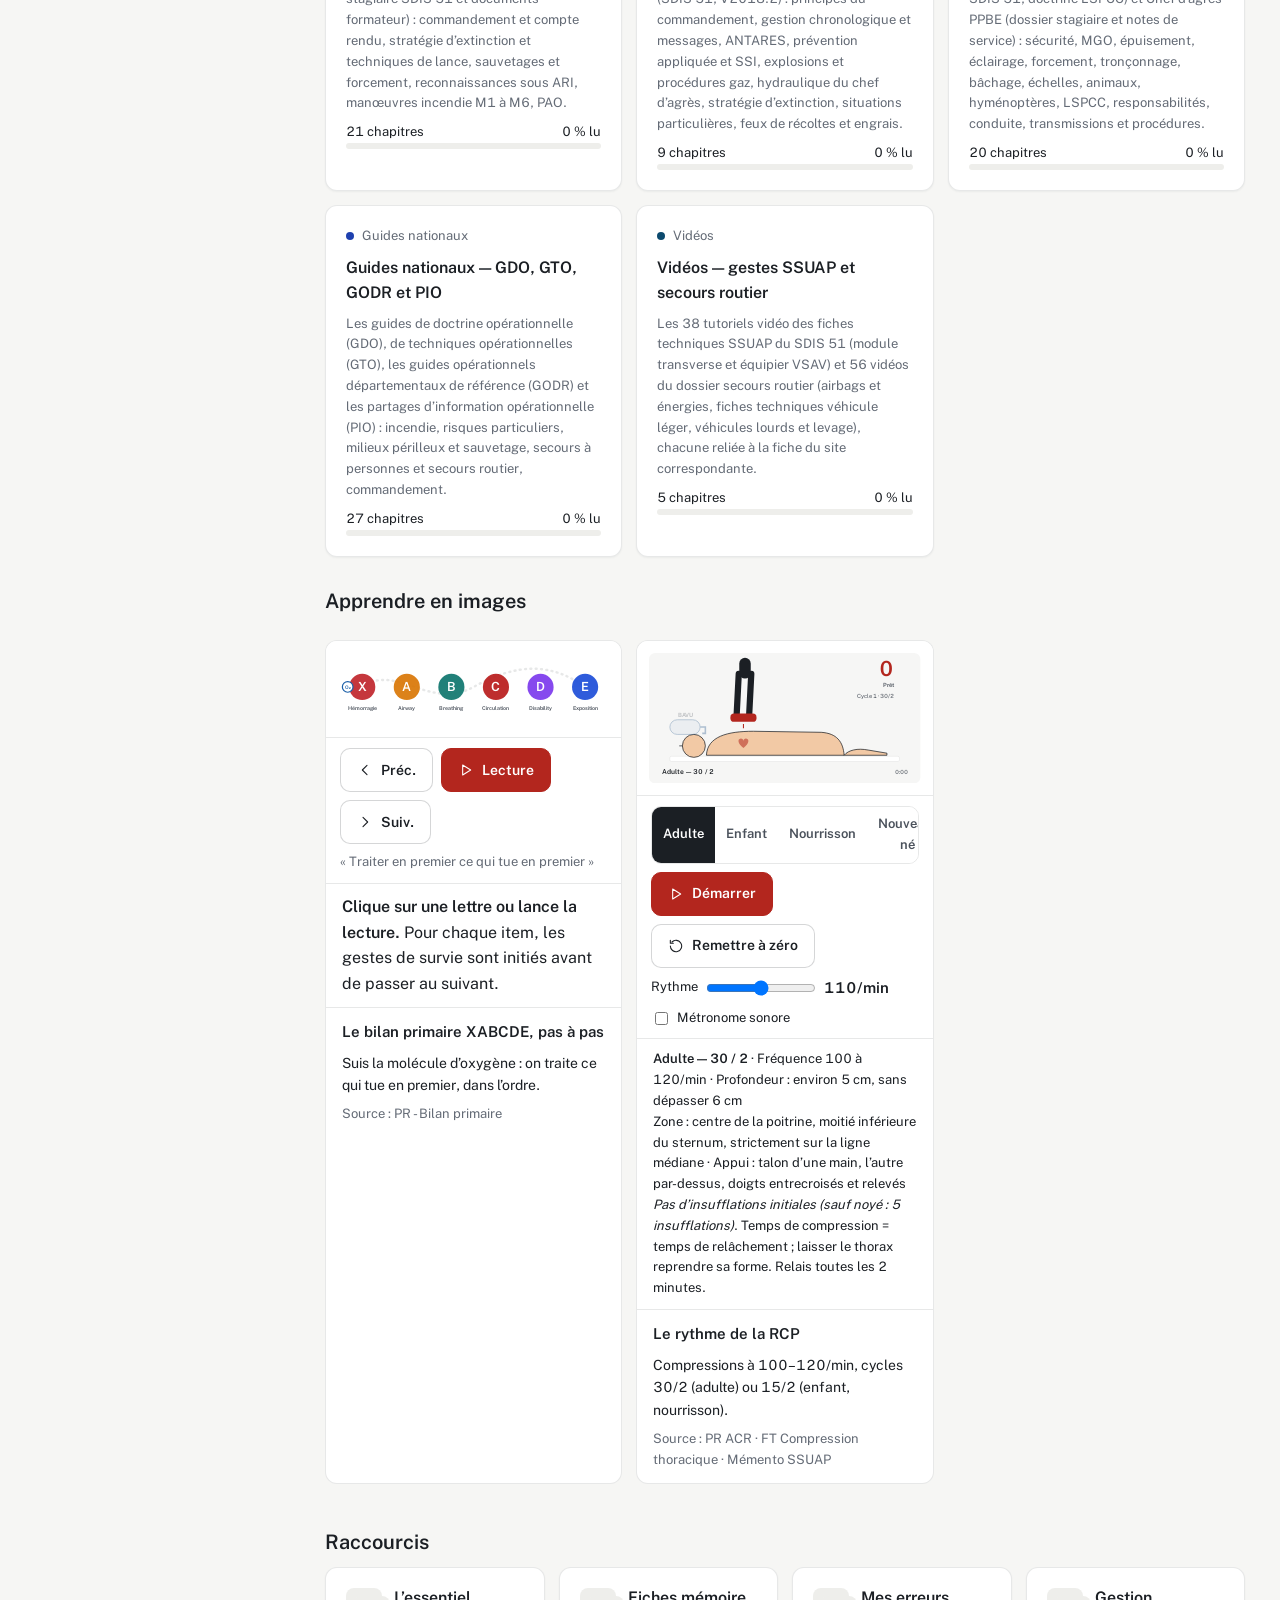
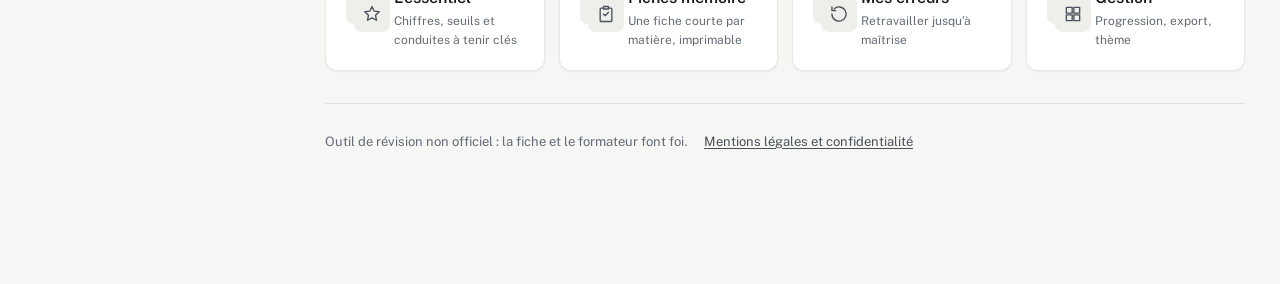
==== commit 02ac7a01: "Maquette du nouveau design « fiche bilan » (règles FS2 et méthode unslop) - css/theme.css chargé apr" ====
--- a/index.html
+++ b/index.html
@@ -6,11 +6,13 @@
   <title>Pulsar VSAV — Révision Équipier</title>
   <meta name="description" content="Application de révision Équipier VSAV et Équipier incendie : cours partie par partie, schémas animés, fiches mémoire, l'essentiel, quiz et carnet d'erreurs. Fonctionne hors ligne.">
   <meta name="robots" content="noindex">
-  <meta name="theme-color" content="#9d0208">
+  <meta name="theme-color" content="#FFFFFF">
   <link rel="manifest" href="manifest.webmanifest">
   <link rel="icon" href="icon.svg" type="image/svg+xml">
   <link rel="apple-touch-icon" href="icon-192.png">
   <link rel="stylesheet" href="css/app.css">
+  <link rel="stylesheet" href="css/theme.css">
+  <link rel="preload" href="css/fonts/public-sans-latin-400-normal.woff2" as="font" type="font/woff2" crossorigin>
   <script>
     /* Thème appliqué avant le rendu pour éviter le flash */
     (function () {
@@ -33,7 +35,7 @@
     </a>
     <form class="search" role="search" autocomplete="off" id="search-form">
       <svg viewBox="0 0 24 24" width="18" height="18" aria-hidden="true"><circle cx="11" cy="11" r="7" fill="none" stroke="currentColor" stroke-width="2.2"/><path d="M20 20l-4-4" stroke="currentColor" stroke-width="2.2" stroke-linecap="round"/></svg>
-      <input type="search" id="search-input" placeholder="Rechercher…" aria-label="Rechercher dans tout le cours" enterkeyhint="search">
+      <input type="search" id="search-input" placeholder="Rechercher" aria-label="Rechercher dans tout le cours" enterkeyhint="search">
       <div class="search-pop" id="search-pop" role="listbox" hidden></div>
     </form>
     <button class="icon-btn" id="theme-btn" type="button" aria-label="Basculer clair / sombre" title="Thème clair / sombre">
@@ -53,7 +55,7 @@
   <nav class="bottom-nav" aria-label="Navigation principale">
     <a href="#/" data-nav="home"><svg viewBox="0 0 24 24" aria-hidden="true"><path d="M3 11l9-8 9 8M5 10v10h14V10"/></svg>Accueil</a>
     <a href="#/cours" data-nav="cours"><svg viewBox="0 0 24 24" aria-hidden="true"><path d="M4 5a2 2 0 0 1 2-2h13v16H6a2 2 0 0 0-2 2zM4 19V5"/></svg>Cours</a>
-    <a href="#/reviser" data-nav="reviser"><svg viewBox="0 0 24 24" aria-hidden="true"><path d="M12 3a9 9 0 1 0 0 18 9 9 0 0 0 0-18zM12 7.5a4.5 4.5 0 1 0 0 9 4.5 4.5 0 0 0 0-9zM12 11.2a.8.8 0 1 0 0 1.6.8.8 0 0 0 0-1.6"/></svg>Réviser</a>
+    <a href="#/essentiel" data-nav="essentiel"><svg viewBox="0 0 24 24" aria-hidden="true"><path d="M12 3l2.6 5.6 6.1.7-4.5 4.2 1.2 6L12 16.6 6.6 19.5l1.2-6L3.3 9.3l6.1-.7z"/></svg>L'essentiel</a>
     <a href="#/erreurs" data-nav="erreurs"><svg viewBox="0 0 24 24" aria-hidden="true"><path d="M21 12a9 9 0 1 1-3-6.7M21 3v6h-6"/></svg>Erreurs<span class="badge" id="err-badge" hidden></span></a>
     <a href="#/plus" data-nav="plus"><svg viewBox="0 0 24 24" aria-hidden="true"><path d="M4 7h16M4 12h16M4 17h16"/></svg>Plus</a>
   </nav>
@@ -62,7 +64,6 @@
 
   <script src="js/app.js"></script>
   <script src="js/svg.js"></script>
-  <script src="js/etude.js"></script>
   <script src="js/data/parts.js"></script>
   <script src="js/data/foad.js"></script>
   <script src="js/data/tutorat.js"></script>
--- a/css/theme.css
+++ b/css/theme.css
@@ -0,0 +1,231 @@
+/* ==========================================================
+   Pulsar VSAV — thème « fiche bilan » (chargé après app.css)
+   Direction : précis, rassurant, opérationnel. Univers : la cellule
+   sanitaire et la fiche bilan (blanc cassé, gris acier) ; nuit
+   d’intervention en mode sombre. Un seul accent, le rouge engin,
+   utilisé rarement. Les schémas animés et la correction du quiz
+   portent la couleur ; le reste reste calme.
+   Règles : méthode unslop (CC BY 4.0, Damir Sokolovsky, github.com/heydamir/unslop)
+   et règles du site Révision FS2 : aucun emoji, aucun dégradé ni lueur,
+   graisses 400 à 600, pas de majuscules espacées, grille de 4 px,
+   survol sans déplacement, cibles de 44 px, contraste 4,5 : 1.
+   ========================================================== */
+
+/* ---------- polices hébergées sur le site (licence OFL) ---------- */
+@font-face { font-family: "Public Sans"; font-style: normal; font-weight: 400; font-display: swap; src: url("fonts/public-sans-latin-400-normal.woff2") format("woff2"); unicode-range: U+0000-00FF, U+0131, U+0152-0153, U+02BB-02BC, U+02C6, U+02DA, U+02DC, U+0304, U+0308, U+0329, U+2000-206F, U+20AC, U+2122, U+2191, U+2193, U+2212, U+2215, U+FEFF, U+FFFD; }
+@font-face { font-family: "Public Sans"; font-style: normal; font-weight: 600; font-display: swap; src: url("fonts/public-sans-latin-600-normal.woff2") format("woff2"); unicode-range: U+0000-00FF, U+0131, U+0152-0153, U+02BB-02BC, U+02C6, U+02DA, U+02DC, U+0304, U+0308, U+0329, U+2000-206F, U+20AC, U+2122, U+2191, U+2193, U+2212, U+2215, U+FEFF, U+FFFD; }
+@font-face { font-family: "Public Sans"; font-style: normal; font-weight: 400; font-display: swap; src: url("fonts/public-sans-latin-ext-400-normal.woff2") format("woff2"); unicode-range: U+0100-02BA, U+02BD-02C5, U+02C7-02CC, U+02CE-02D7, U+02DD-02FF, U+1E00-1E9F, U+2020, U+20A0-20AB, U+20AD-20C0, U+2113, U+2C60-2C7F, U+A720-A7FF; }
+@font-face { font-family: "Public Sans"; font-style: normal; font-weight: 600; font-display: swap; src: url("fonts/public-sans-latin-ext-600-normal.woff2") format("woff2"); unicode-range: U+0100-02BA, U+02BD-02C5, U+02C7-02CC, U+02CE-02D7, U+02DD-02FF, U+1E00-1E9F, U+2020, U+20A0-20AB, U+20AD-20C0, U+2113, U+2C60-2C7F, U+A720-A7FF; }
+@font-face { font-family: "IBM Plex Mono"; font-style: normal; font-weight: 400; font-display: swap; src: url("fonts/ibm-plex-mono-latin-400-normal.woff2") format("woff2"); }
+
+/* ---------- couleurs ---------- */
+:root {
+  --bg: #F6F6F4;            /* fond, blanc cassé à peine chaud */
+  --bg2: #EEEEEB;           /* surface secondaire */
+  --card: #FFFFFF;          /* cartes */
+  --ink: #1B1F24;           /* texte principal */
+  --ink2: #4A515B;          /* texte secondaire */
+  --muted: #646B76;         /* texte discret (4,9 : 1 sur le fond) */
+  --line: rgba(27, 31, 36, .1);
+  --line-strong: rgba(27, 31, 36, .18);
+  --accent: #B3261E;        /* rouge engin, l’unique accent */
+  --accent-ink: #FFFFFF;
+  --accent-text: #A1221B;   /* accent utilisé comme texte (6,6 : 1) */
+  --accent-soft: #F7E9E7;
+  --ok: #1B7A3E;  --ok-soft: #E6F2EA;
+  --bad: #B3261E; --bad-soft: #F9E8E6;
+  --warn: #8A5A00; --warn-soft: #F6EEDD;
+  --info: #2A5B8F; --info-soft: #E8EEF5;
+  --shadow: 0 1px 2px rgba(27, 31, 36, .05);
+  --radius: 12px;
+  --font: "Public Sans", system-ui, -apple-system, "Segoe UI", Roboto, sans-serif;
+  --mono: "IBM Plex Mono", ui-monospace, "SFMono-Regular", Menlo, monospace;
+  --top-h: 56px;
+}
+[data-theme="dark"] {
+  --bg: #0F1318;            /* nuit d’intervention */
+  --bg2: #1A2028;
+  --card: #151A21;
+  --ink: #E7E9EC;
+  --ink2: #B7BDC6;
+  --muted: #8F97A3;
+  --line: rgba(231, 233, 236, .09);
+  --line-strong: rgba(231, 233, 236, .16);
+  --accent: #F0675E;
+  --accent-ink: #1A0D0B;    /* texte sombre sur l’accent clair */
+  --accent-text: #F28A82;
+  --accent-soft: #2A1A1A;
+  --ok: #57C17F;  --ok-soft: #13261B;
+  --bad: #F0675E; --bad-soft: #2C1716;
+  --warn: #E2B04E; --warn-soft: #2A2112;
+  --info: #84B1E0; --info-soft: #15212E;
+  --shadow: none;
+}
+
+/* ---------- base ---------- */
+body { font-family: var(--font); font-size: 16px; line-height: 1.6; font-variant-numeric: tabular-nums; }
+a, [data-theme="dark"] a { color: var(--accent-text); text-underline-offset: 2px; }
+h1, h2, h3, h4 { font-weight: 600; letter-spacing: 0; }
+h1 { font-size: 28px; line-height: 1.25; }
+h2 { font-size: 20px; margin: 32px 0 12px; }
+h3 { font-size: 16px; }
+b, strong, th { font-weight: 600; }
+:focus-visible { outline: 2px solid var(--accent); outline-offset: 2px; }
+.skip { background: var(--ink); color: var(--bg); border-radius: 8px; }
+mark { background: color-mix(in srgb, var(--accent) 18%, transparent); color: inherit; }
+::selection { background: color-mix(in srgb, var(--accent) 22%, transparent); }
+
+/* ---------- barre du haut : surface calme, sans dégradé ---------- */
+.topbar { background: var(--card); background-image: none; color: var(--ink); border-bottom: 1px solid var(--line); }
+.brand { color: var(--ink); }
+.brand img { width: 28px; height: 28px; }
+.brand-txt { font-size: 17px; letter-spacing: 0; font-weight: 600; }
+.brand-txt b { color: var(--ink); font-weight: 600; }
+.brand-txt small { text-transform: none; letter-spacing: 0; opacity: 1; color: var(--muted); font-weight: 400; font-size: 12px; }
+.search > svg { color: var(--muted); }
+.search input { height: 40px; border-radius: 10px; border: 1px solid var(--line); background: var(--bg2); color: var(--ink); font-family: var(--font); }
+.search input::placeholder { color: var(--muted); }
+.search input:focus { outline: none; border-color: var(--line-strong); background: var(--card); box-shadow: 0 0 0 3px color-mix(in srgb, var(--accent) 18%, transparent); }
+.search-pop { border-radius: 12px; box-shadow: 0 8px 24px rgba(0, 0, 0, .12); }
+.search-pop .sr-t, .search-pop .sr-all { font-weight: 600; }
+.search-pop .sr-all { color: var(--accent-text); }
+.icon-btn { width: 44px; height: 44px; border: 1px solid var(--line); color: var(--ink2); border-radius: 10px; }
+.icon-btn:hover { background: var(--bg2); }
+
+/* ---------- onglets des parties : un point de couleur, le reste neutre ---------- */
+.part-tabs { gap: 4px; padding: 6px 16px; }
+.part-tabs a { min-height: 44px; padding: 8px 12px; border-radius: 10px; border: 1px solid transparent; background: transparent; color: var(--ink2); font-weight: 400; }
+.part-tabs a:hover { background: var(--bg2); }
+.part-tabs a .dot { width: 8px; height: 8px; }
+.part-tabs a[aria-current="page"] { background: var(--bg2); color: var(--ink); border-color: var(--line); font-weight: 600; }
+.part-tabs a[aria-current="page"] .dot { background: var(--pc); }
+
+/* ---------- barre latérale ---------- */
+.side-h { text-transform: none; letter-spacing: 0; font-size: 13px; font-weight: 600; color: var(--muted); margin: 24px 10px 8px; }
+.side-link { min-height: 36px; padding: 6px 10px; gap: 10px; border-radius: 8px; }
+.side-link[aria-current="page"] { background: var(--bg2); box-shadow: none; font-weight: 600; }
+.side-link .ic { width: 18px; height: 18px; color: var(--muted); }
+.side-link[aria-current="page"] .ic { color: var(--ink); }
+.side-link .st { font-family: var(--mono); font-size: 12px; color: var(--muted); }
+.ic svg, svg.ic { stroke-width: 1.6; }
+
+/* ---------- en-tête de page : plus de bandeau coloré ---------- */
+.hero { background: none !important; background-color: transparent !important; color: var(--ink); box-shadow: none; border-radius: 0; padding: 8px 0 20px; margin-bottom: 8px; border-bottom: 1px solid var(--line); overflow: visible; }
+.hero::after { display: none; }
+.hero .hero-ic { display: none; }
+.hero .crumb { text-transform: none; letter-spacing: 0; font-size: 14px; font-weight: 400; color: var(--muted); opacity: 1; padding-right: 0; }
+.hero .crumb a { color: var(--ink2); }
+.hero h1 { color: var(--ink); text-shadow: none; padding-right: 0; font-size: 30px; margin: 4px 0 8px; }
+.hero p { color: var(--ink2); opacity: 1; max-width: 680px; }
+.hero .meta { gap: 6px; margin-top: 16px; }
+/* signature : la référence de la fiche source, en étiquette à chasse fixe */
+.hero .meta span, .ref { display: inline-block; font-family: var(--mono); font-size: 12px; font-weight: 400; line-height: 20px; padding: 2px 8px; border-radius: 6px; background: var(--card); border: 1px solid var(--line); color: var(--ink2); }
+
+/* ---------- cartes, boutons, étiquettes ---------- */
+.card, .sec, .q { border-color: var(--line); box-shadow: var(--shadow); }
+.card { padding: 20px; }
+.btn { min-height: 44px; padding: 8px 16px; border-radius: 10px; font-weight: 600; border-color: var(--line-strong); }
+.btn:hover { border-color: var(--line-strong); background: var(--bg2); }
+.btn.primary { background: var(--accent); border-color: var(--accent); color: var(--accent-ink); }
+.btn.primary:hover { filter: none; background: color-mix(in srgb, var(--accent) 88%, #000); }
+[data-theme="dark"] .btn.primary:hover { background: color-mix(in srgb, var(--accent) 88%, #fff); }
+.pill { font-weight: 600; border-radius: 6px; padding: 2px 8px; }
+th { background: var(--bg2); }
+.num, [data-theme="dark"] .num { font-weight: 600; color: var(--ink); }
+.stat b { font-weight: 600; color: var(--ink); font-size: 28px; }
+.score-big { font-weight: 600; color: var(--ink); }
+.anim-readout, .gl-res, .tag-col, .who { font-weight: 600; }
+.meter { height: 6px; }
+.meter i { background: var(--ink2); }
+.badge { font-weight: 600; }
+
+/* ---------- accueil : tuiles sans bande colorée ---------- */
+.tile .band { height: auto; margin: 0 0 8px; background: none !important; display: flex; align-items: center; gap: 8px; }
+.tile .band::before { content: ""; width: 8px; height: 8px; border-radius: 50%; background: var(--pc); flex: none; }
+.tile .band b { position: static; color: var(--muted); font-size: 13px; font-weight: 400; letter-spacing: 0; text-transform: none; }
+.tile .band .ic { display: none; }
+.tile:hover, .chap-card:hover { transform: none; border-color: var(--line-strong); background: color-mix(in srgb, var(--bg2) 50%, var(--card)); }
+.chap-card .ic { width: 36px; height: 36px; padding: 8px; border-radius: 8px; background: var(--bg2); color: var(--ink2); }
+.chap-card .t { font-weight: 600; }
+
+/* ---------- chapitre ---------- */
+.chap-nav a { min-height: 36px; display: inline-flex; align-items: center; border-radius: 8px; font-weight: 400; }
+.chap-nav a:hover { border-color: var(--line-strong); }
+.sec { padding: 8px 24px 20px; }
+.sec > h2 { font-size: 19px; }
+.sec > h2 .h-ic { background: var(--bg2); color: var(--ink2); }
+.sec > h2 .h-ic svg { stroke-width: 1.6; }
+.sec .src { font-family: var(--mono); font-size: 12px; }
+@keyframes flash { 0%, 40% { box-shadow: 0 0 0 2px var(--line-strong); } 100% { box-shadow: var(--shadow); } }
+/* encadré « Pourquoi » : surface calme, plus de barre colorée sur le côté */
+.why { border-left: 0; border: 1px solid var(--line); background: var(--bg2); border-radius: 10px; padding: 12px 16px; }
+.why b:first-child, [data-theme="dark"] .why b:first-child { color: var(--ink); font-weight: 600; }
+.callout { border-radius: 10px; padding: 12px 16px; }
+ul.check li::before { font-weight: 600; }
+ul.trap li::before { font-weight: 600; background: transparent; color: var(--bad); border: 1.5px solid var(--bad); width: 16px; height: 16px; font-size: 11px; top: 4px; }
+ol.steps > li { transform: none !important; }
+ol.steps > li::before { font-weight: 600; border-width: 1.5px; }
+ol.steps > li.on { background: var(--accent-soft); }
+.cmd, [data-theme="dark"] .cmd { font-style: normal; color: var(--accent-text); font-weight: 600; }
+figure.schema { border-radius: 12px; }
+figure.schema .fig, .anim-host { background: var(--card); }
+.anim-ctrl .seg button { min-height: 40px; font-weight: 600; }
+.anim-ctrl .seg button[aria-pressed="true"] { background: var(--ink); color: var(--card); }
+
+/* ---------- quiz : vert et rouge, toujours avec le texte ---------- */
+.q .qh { font-weight: 600; }
+.q .qn { text-transform: none; letter-spacing: 0; font-family: var(--mono); font-weight: 400; font-size: 12px; }
+.choice { min-height: 44px; border: 1px solid var(--line-strong); background: var(--card); font-family: var(--font); }
+.choice:hover:not(:disabled) { border-color: var(--ink2); background: var(--bg2); }
+.choice.right { border: 2px solid var(--ok); background: var(--ok-soft); }
+.choice.wrong { border: 2px solid var(--bad); background: var(--bad-soft); }
+.expl { background: var(--bg2); border: 1px solid var(--line); }
+
+/* ---------- fiches mémoire, recherche, bas de page ---------- */
+.memo { border-top: 1px solid var(--line); }
+.memo h3 { display: flex; align-items: center; gap: 8px; }
+.memo h3::before { content: ""; width: 8px; height: 8px; border-radius: 50%; background: var(--cc, var(--accent)); flex: none; }
+.memo .src { font-family: var(--mono); }
+.toast { background: var(--ink); color: var(--card); transition: opacity .2s ease, transform .2s ease; }
+@media (max-width: 980px) {
+  .bottom-nav a { font-weight: 400; min-height: 56px; }
+  .bottom-nav a[aria-current="page"] { color: var(--ink); font-weight: 600; }
+  .bottom-nav a svg { stroke-width: 1.6; }
+}
+@media (max-width: 600px) {
+  .hero h1 { font-size: 24px; }
+  .hero { padding: 4px 0 16px; }
+  .sec { padding: 4px 16px 16px; }
+  .card { padding: 16px; }
+  .grid.g3 > .stat b { font-size: 22px; }
+}
+
+/* ---------- schémas : textes à la graisse 600 au plus ---------- */
+.sv .t-b, .sv .t-w, .sv .t-acc { font-weight: 600; }
+.tree-q { font-weight: 600; }
+
+/* ---------- bandeau « outil non officiel » et pied de page ---------- */
+.unofficial { margin: 32px 0 0; padding: 16px 0 0; border-top: 1px solid var(--line); font-size: 13px; color: var(--muted); display: flex; flex-wrap: wrap; gap: 8px 16px; align-items: center; }
+.unofficial a { color: var(--ink2); display: inline-flex; align-items: center; min-height: 44px; }
+.legal h2 { font-size: 18px; }
+.legal p, .legal li { color: var(--ink2); }
+
+/* ---------- derniers ajustements de graisse et d’espacement ---------- */
+.ess-item .k { font-weight: 600; }
+.tag-col { letter-spacing: 0; }
+.search-pop .sr-c { font-family: var(--mono); }
+
+/* ---------- cibles tactiles de 44 px ---------- */
+.search input { height: 44px; }
+.skip { min-height: 44px; display: inline-flex; align-items: center; }
+.anim-ctrl .seg button, .chap-nav a { min-height: 44px; }
+.hero .crumb a { display: inline-block; padding: 12px 0; margin: -12px 0; }
+
+/* ---------- mode sombre : seuls les liens du texte prennent l’accent ---------- */
+[data-theme="dark"] .tile, [data-theme="dark"] .chap-card, [data-theme="dark"] a.card, [data-theme="dark"] .search-pop a,
+[data-theme="dark"] .brand, [data-theme="dark"] .side-link, [data-theme="dark"] .btn { color: var(--ink); }
+[data-theme="dark"] .btn.primary { color: var(--accent-ink); }
+[data-theme="dark"] .part-tabs a, [data-theme="dark"] .chap-nav a, [data-theme="dark"] .hero .crumb a, [data-theme="dark"] .unofficial a { color: var(--ink2); }
+[data-theme="dark"] .part-tabs a[aria-current="page"] { color: var(--ink); }
+[data-theme="dark"] .bottom-nav a { color: var(--muted); }
+[data-theme="dark"] .bottom-nav a[aria-current="page"] { color: var(--ink); }
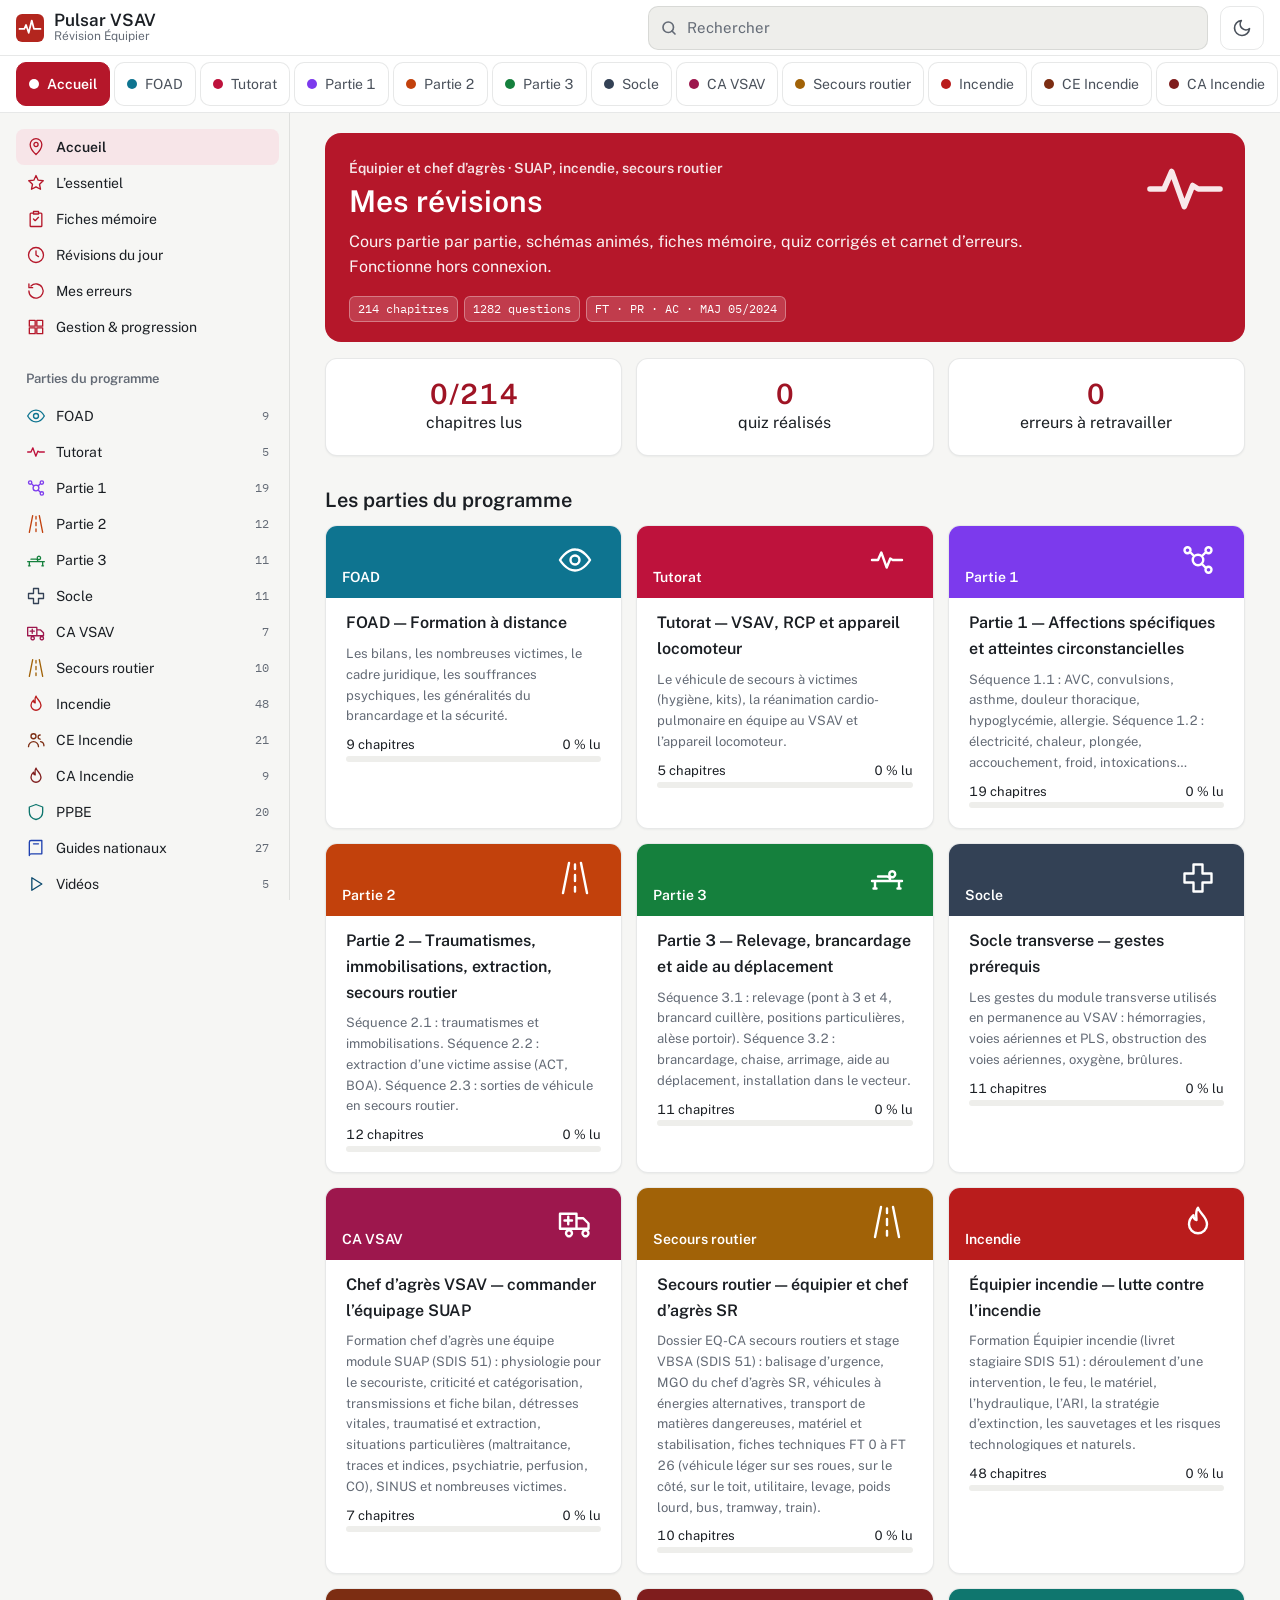
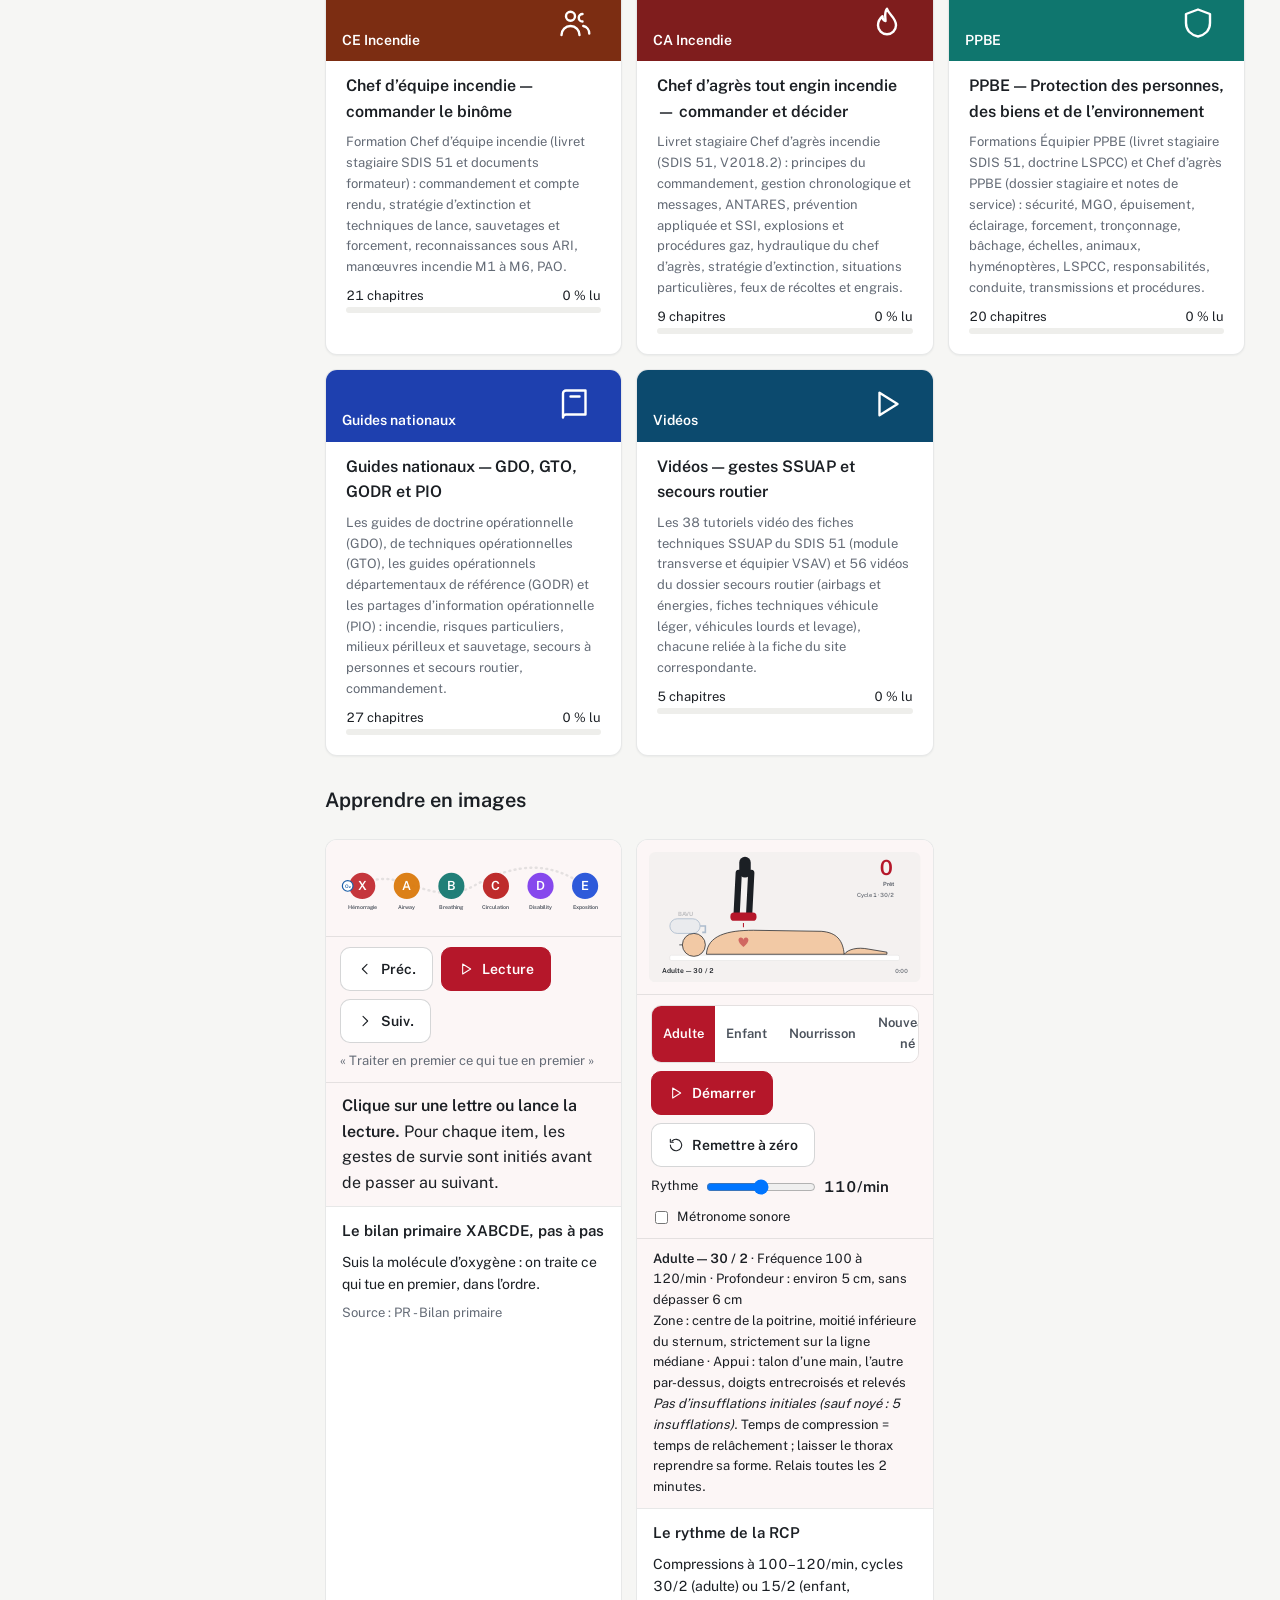
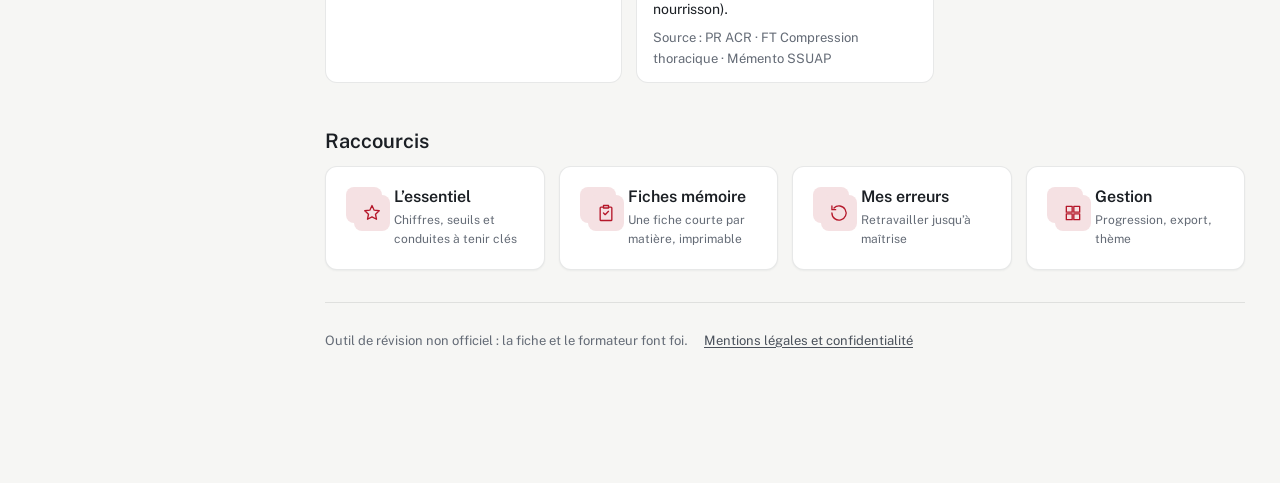
==== commit fd680fa6: "Rétablit les couleurs et icônes par catégorie Chaque partie retrouve sa couleur (bandeau de titre av" ====
--- a/index.html
+++ b/index.html
@@ -6,7 +6,7 @@
   <title>Pulsar VSAV — Révision Équipier</title>
   <meta name="description" content="Application de révision Équipier VSAV et Équipier incendie : cours partie par partie, schémas animés, fiches mémoire, l'essentiel, quiz et carnet d'erreurs. Fonctionne hors ligne.">
   <meta name="robots" content="noindex">
-  <meta name="theme-color" content="#FFFFFF">
+  <meta name="theme-color" content="#b5172a">
   <link rel="manifest" href="manifest.webmanifest">
   <link rel="icon" href="icon.svg" type="image/svg+xml">
   <link rel="apple-touch-icon" href="icon-192.png">
--- a/css/theme.css
+++ b/css/theme.css
@@ -229,3 +229,71 @@
 [data-theme="dark"] .part-tabs a[aria-current="page"] { color: var(--ink); }
 [data-theme="dark"] .bottom-nav a { color: var(--muted); }
 [data-theme="dark"] .bottom-nav a[aria-current="page"] { color: var(--ink); }
+
+/* ---------- accueil : les 3 statistiques occupent toute la largeur ---------- */
+.grid.g3:has(> .stat) { grid-template-columns: repeat(3, minmax(0, 1fr)); }
+
+/* ==========================================================
+   Couleurs et icônes par catégorie (demande de l’utilisateur) :
+   chaque partie retrouve sa couleur (bandeaux, onglet actif, icônes,
+   boutons, schémas) pour être identifiée d’un coup d’œil. La couleur
+   arrive par --accent (posée par setAccent sur la page) et --pc / --cc.
+   Les bandeaux restent en aplat, sans dégradé.
+   ========================================================== */
+:root, [data-theme="dark"] {
+  --accent-ink: #FFFFFF;
+  --accent-text: color-mix(in srgb, var(--accent) 88%, #000);
+  --accent-soft: color-mix(in srgb, var(--accent) 11%, var(--card));
+}
+[data-theme="dark"] {
+  --accent-text: color-mix(in srgb, var(--accent) 55%, #fff);
+  --accent-soft: color-mix(in srgb, var(--accent) 18%, var(--card));
+}
+[data-theme="dark"] .btn.primary { color: #FFFFFF; }
+
+/* bandeau de titre coloré, avec l’icône de la partie */
+.hero { background-image: none !important; background-color: var(--accent) !important; color: #fff; border-radius: 16px; padding: 24px 24px 20px; margin-bottom: 16px; border-bottom: 0; }
+.hero .hero-ic { display: block; color: rgba(255, 255, 255, .9); }
+.hero .crumb { color: rgba(255, 255, 255, .88); padding-right: 96px; font-weight: 600; }
+.hero .crumb a, [data-theme="dark"] .hero .crumb a { color: #fff; }
+.hero h1 { color: #fff; padding-right: 96px; }
+.hero p { color: rgba(255, 255, 255, .94); }
+.hero .meta span { background: rgba(255, 255, 255, .16); border-color: rgba(255, 255, 255, .32); color: #fff; }
+
+/* onglet de la partie active en couleur */
+.part-tabs a { border-color: var(--line); background: var(--card); }
+.part-tabs a .dot { width: 10px; height: 10px; }
+.part-tabs a[aria-current="page"], [data-theme="dark"] .part-tabs a[aria-current="page"] { background: var(--pc); border-color: var(--pc); color: #fff; }
+.part-tabs a[aria-current="page"] .dot { background: #fff; }
+
+/* barre latérale : icônes de la couleur de leur partie */
+.side-link .ic, .side-link[aria-current="page"] .ic { width: 20px; height: 20px; color: var(--pc, var(--accent)); }
+.side-link[aria-current="page"] { background: var(--accent-soft); }
+
+/* accueil : tuiles avec bande colorée et icône */
+.tile .band { height: 72px; margin: -20px -20px 12px; background: var(--pc) !important; position: relative; display: block; }
+.tile .band::before { display: none; }
+.tile .band b { position: absolute; left: 16px; bottom: 10px; color: #fff; font-size: 14px; font-weight: 600; }
+.tile .band .ic { display: block; position: absolute; right: 14px; bottom: 10px; width: 36px; height: 36px; color: #fff; }
+.tile:hover { border-color: var(--pc); }
+.chap-card .ic { background: color-mix(in srgb, var(--cc, var(--accent)) 13%, var(--card)); color: var(--cc, var(--accent)); }
+.chap-card:hover { border-color: var(--cc, var(--accent)); }
+.meter i { background: var(--pc, var(--accent)); }
+
+/* chapitre et schémas : la couleur de la partie revient */
+.sec > h2 .h-ic { background: var(--accent-soft); color: var(--accent-text); }
+.why { background: var(--accent-soft); border-color: color-mix(in srgb, var(--accent) 22%, transparent); }
+.why b:first-child, [data-theme="dark"] .why b:first-child { color: var(--accent-text); }
+.anim-ctrl .seg button[aria-pressed="true"] { background: var(--accent); color: #fff; }
+figure.schema .fig, .anim-host { background: color-mix(in srgb, var(--accent) 4%, var(--card)); }
+.stat b, .score-big { color: var(--accent-text); }
+
+/* fiches mémoire : liseré de la couleur du chapitre */
+.memo { border-top: 4px solid var(--cc, var(--accent)); }
+.memo h3::before { display: none; }
+
+@media (max-width: 600px) {
+  .hero { padding: 20px 16px 16px; }
+  .hero h1, .hero .crumb { padding-right: 60px; }
+  .tile .band { margin: -16px -16px 12px; }
+}
